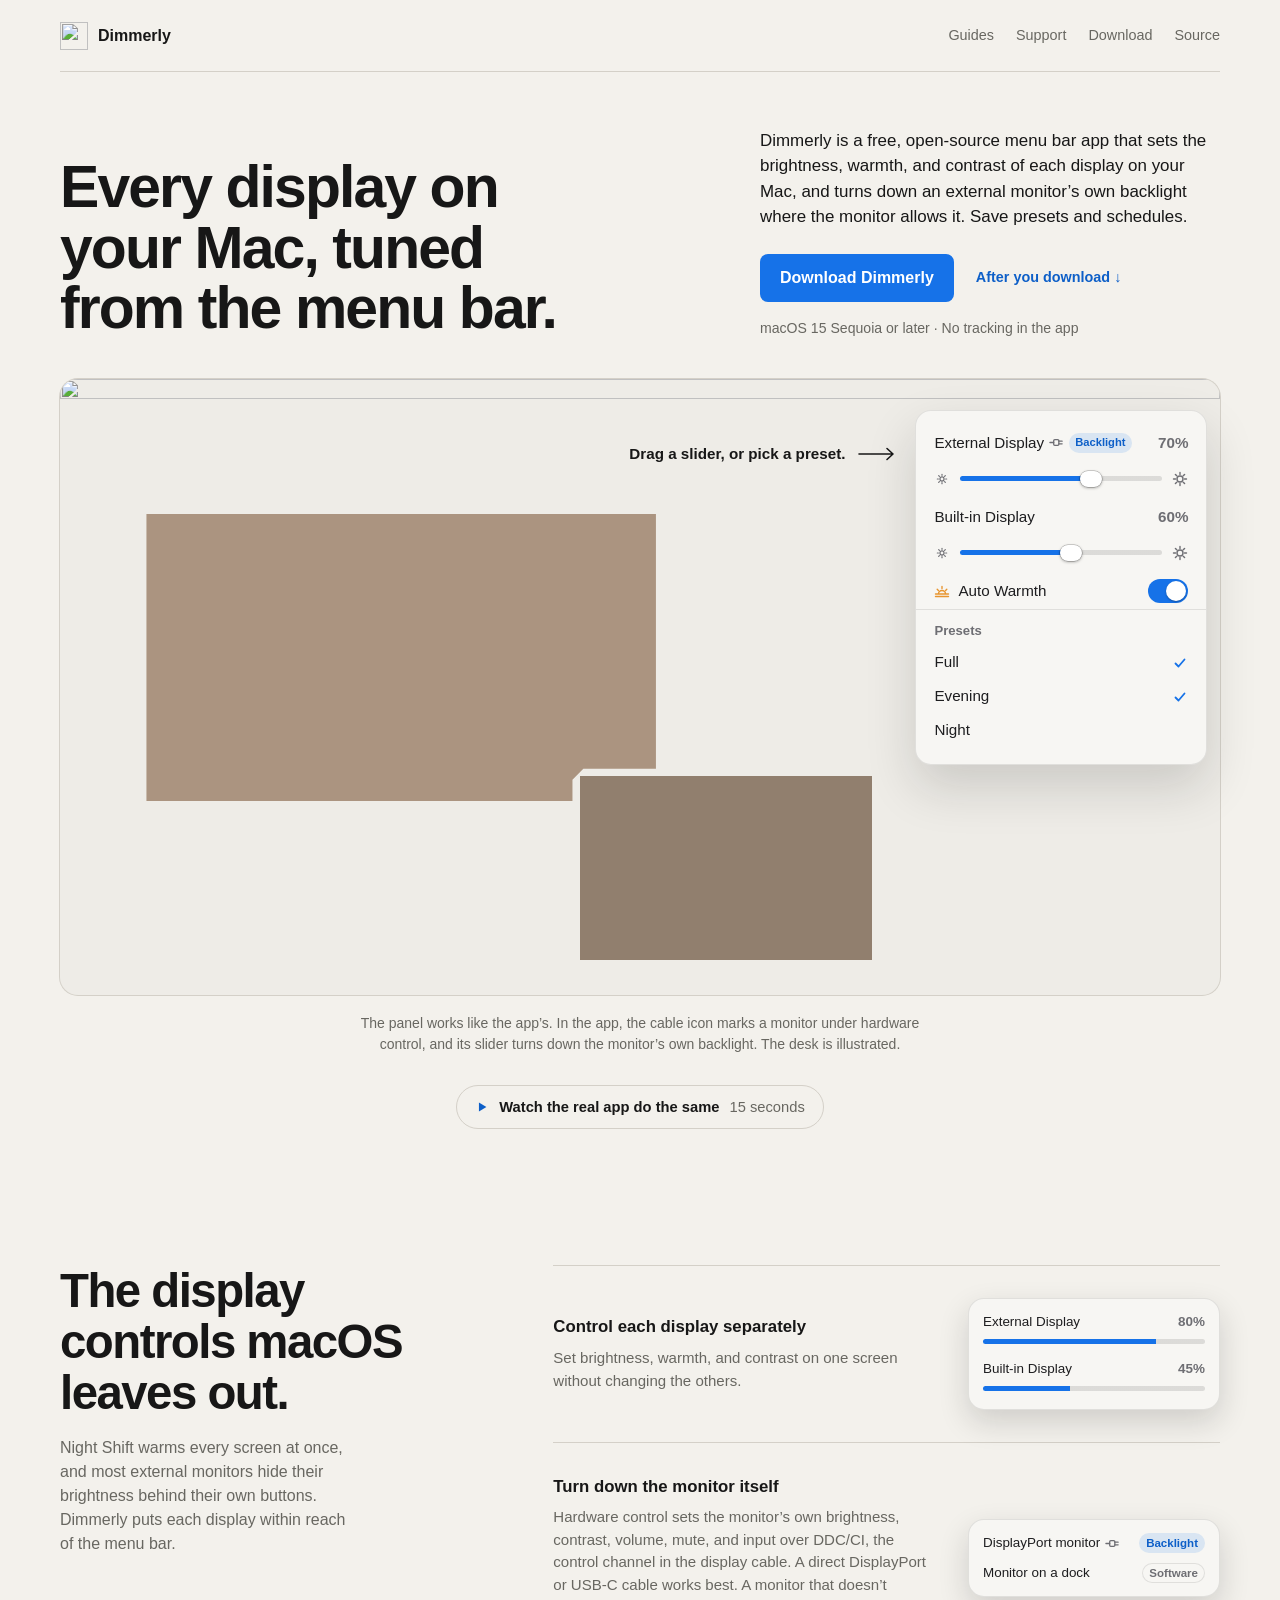
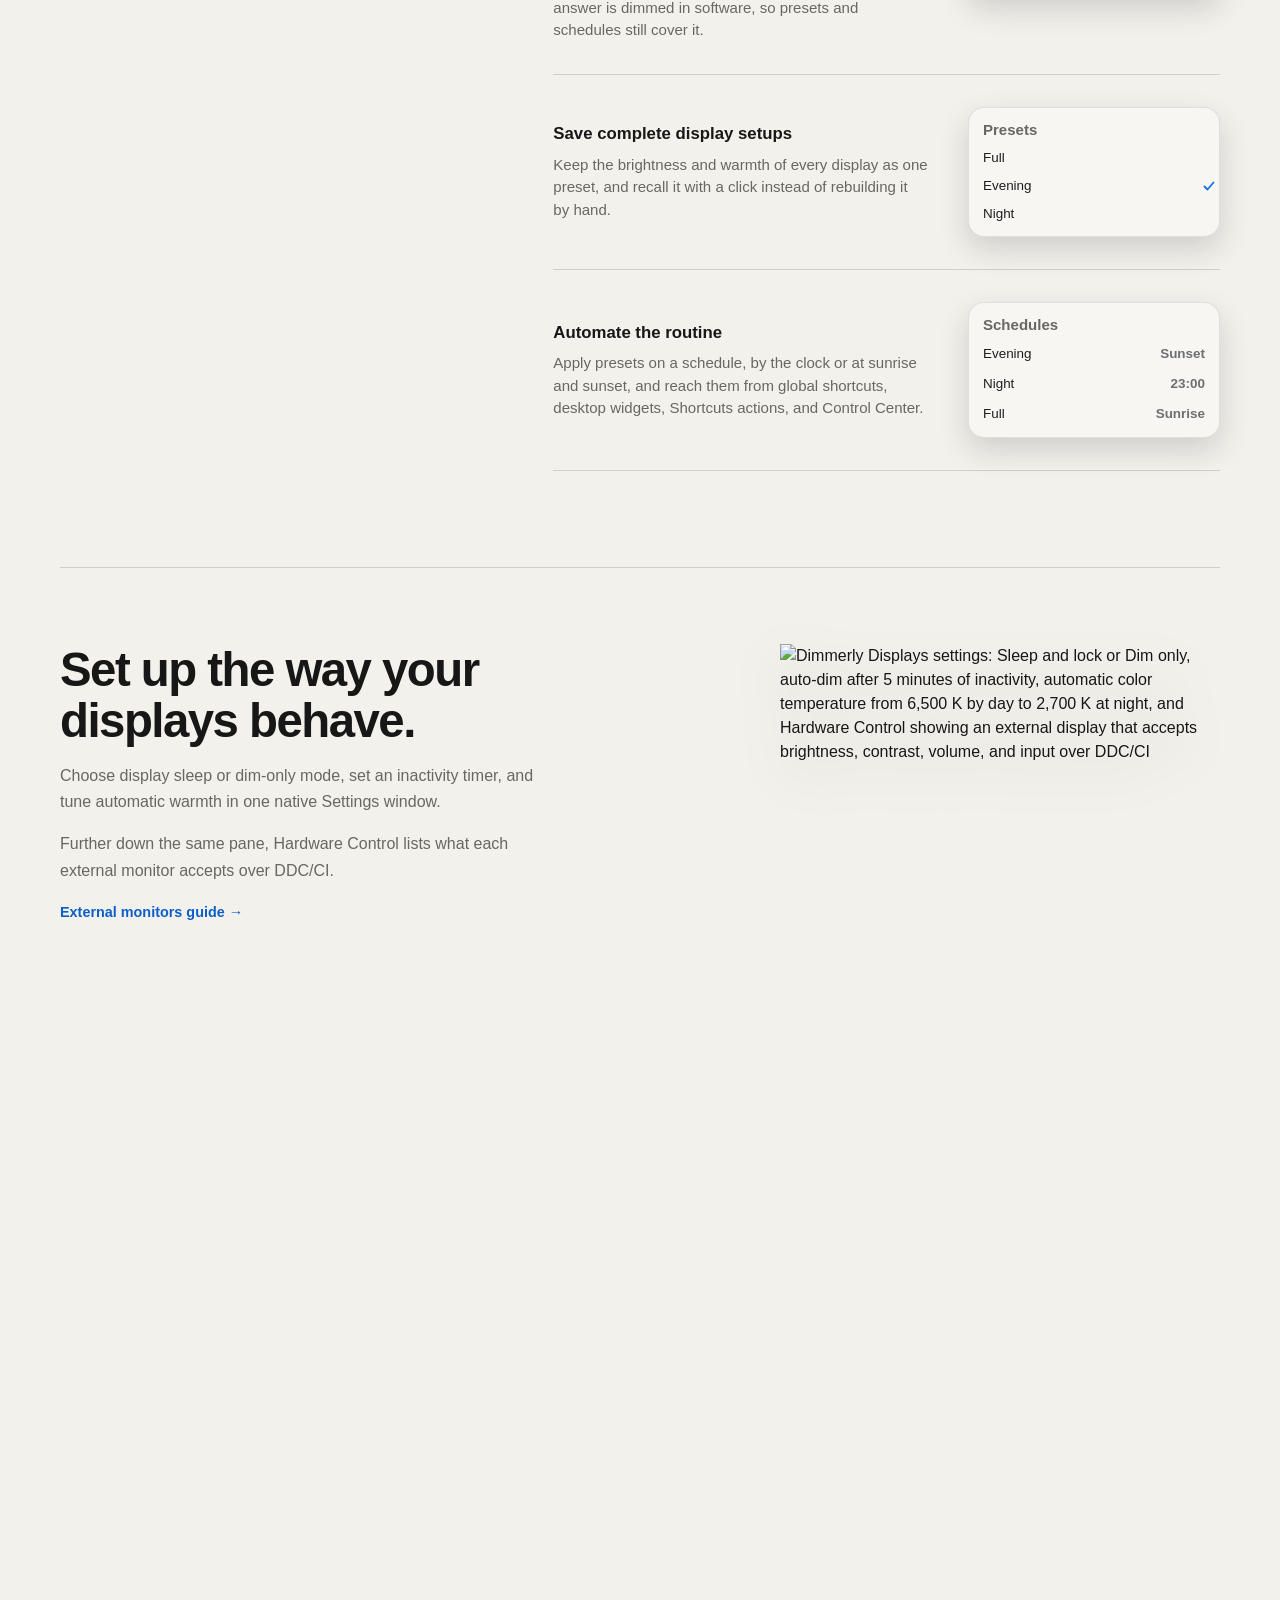
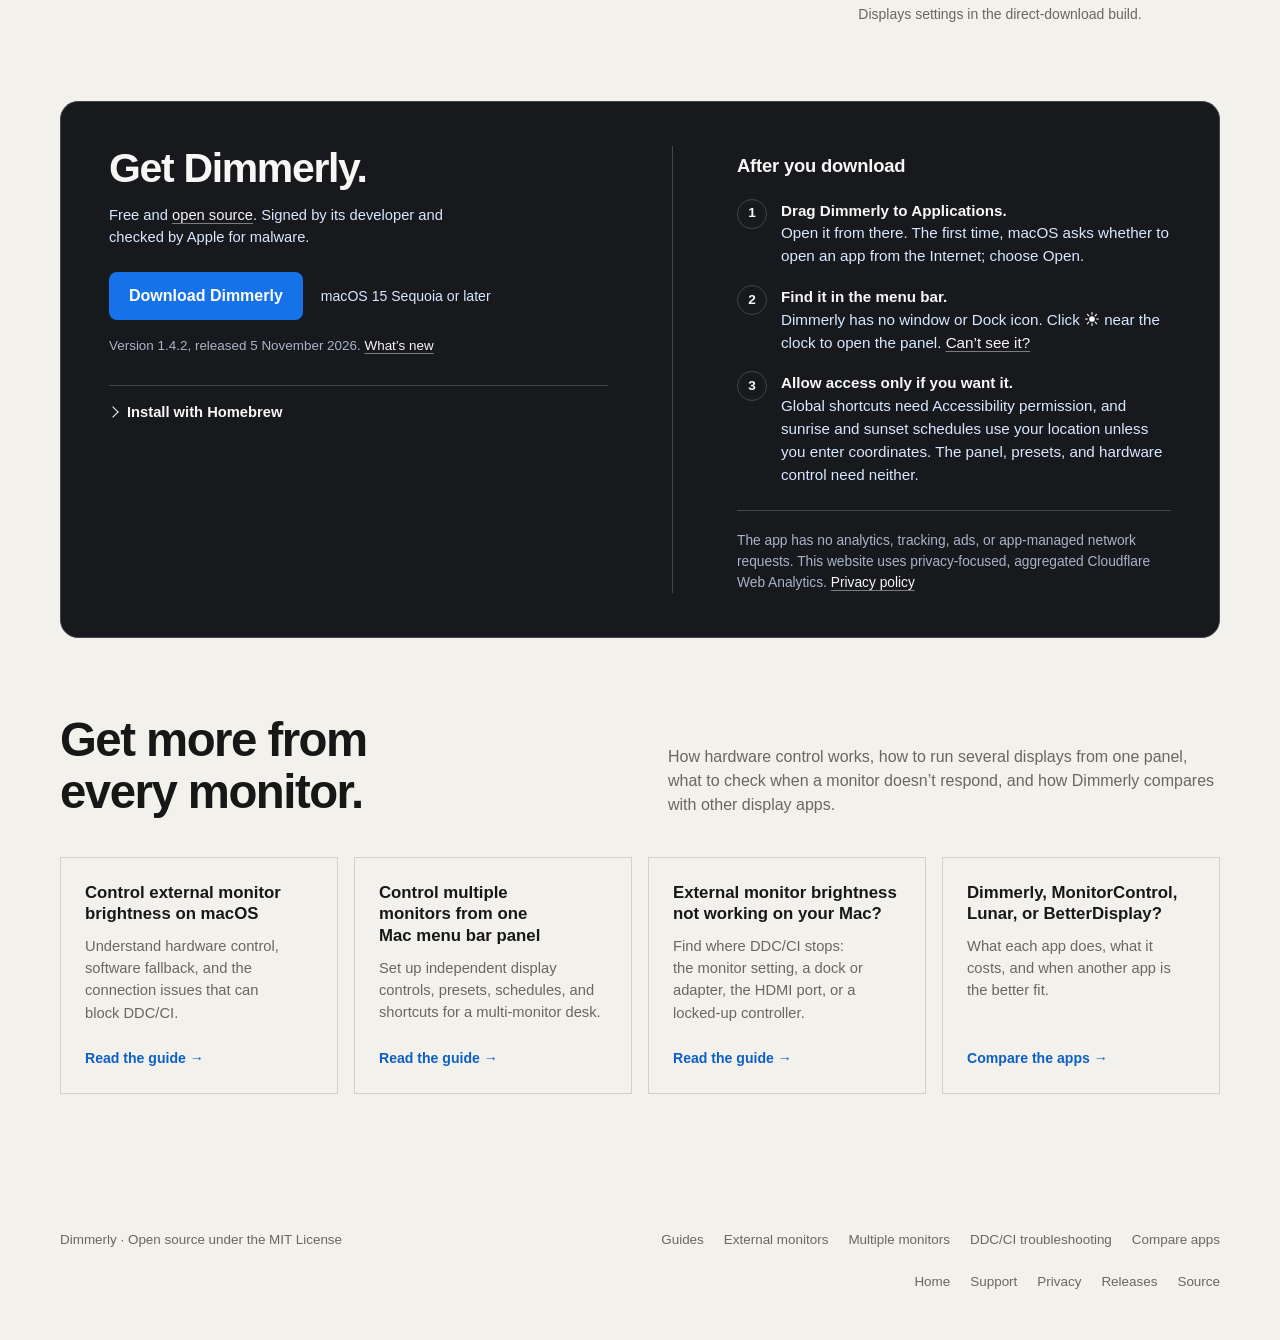
==== documentation/index.html @ 7bcb3ed7 "show the whole Displays settings window and polish touch targets The settings screenshot now include" ====
<!DOCTYPE html>
<html lang="en">
<head>
    <meta charset="UTF-8">
    <meta name="viewport" content="width=device-width, initial-scale=1.0">
    <meta name="description" content="Dimmerly is a free, open-source macOS menu bar app for per-display brightness, warmth, and contrast, with presets, schedules, and DDC/CI monitor controls.">
    <meta name="theme-color" content="#f3f1ec" media="(prefers-color-scheme: light)">
    <meta name="theme-color" content="#151613" media="(prefers-color-scheme: dark)">
    <title>Dimmerly — Menu bar display controls for macOS</title>
    <link rel="canonical" href="https://dimmerly.olujic.in.rs/">
    <link rel="icon" href="assets/dimmerly-icon.png" type="image/png">
    <link rel="apple-touch-icon" href="assets/dimmerly-icon.png">
    <link rel="stylesheet" href="site.css">
    <meta property="og:type" content="website">
    <meta property="og:site_name" content="Dimmerly">
    <meta property="og:locale" content="en_US">
    <meta property="og:title" content="Dimmerly — Menu bar display controls for macOS">
    <meta property="og:description" content="Per-display brightness, warmth, and contrast from the macOS menu bar, with presets, schedules, and DDC/CI hardware controls for external monitors.">
    <meta property="og:url" content="https://dimmerly.olujic.in.rs/">
    <meta property="og:image" content="https://dimmerly.olujic.in.rs/assets/dimmerly-social-preview.jpg">
    <meta property="og:image:width" content="1280">
    <meta property="og:image:height" content="640">
    <meta property="og:image:type" content="image/jpeg">
    <meta property="og:image:alt" content="Dimmerly app icon and menu bar display controls">
    <meta name="twitter:card" content="summary_large_image">
    <meta name="twitter:title" content="Dimmerly — Menu bar display controls for macOS">
    <meta name="twitter:description" content="Per-display brightness, warmth, and contrast from the macOS menu bar, with presets, schedules, and DDC/CI hardware controls for external monitors.">
    <meta name="twitter:image" content="https://dimmerly.olujic.in.rs/assets/dimmerly-social-preview.jpg">
    <meta name="twitter:image:alt" content="Dimmerly app icon and menu bar display controls">
    <script type="application/ld+json">
        {
            "@context": "https://schema.org",
            "@type": "SoftwareApplication",
            "name": "Dimmerly",
            "description": "Per-display brightness, warmth, and contrast from the macOS menu bar, with presets, schedules, and DDC/CI hardware controls for external monitors.",
            "url": "https://dimmerly.olujic.in.rs/",
            "downloadUrl": "https://github.com/olujicz/Dimmerly/releases/latest",
            "sameAs": "https://github.com/olujicz/Dimmerly",
            "applicationCategory": "DesktopEnhancementApplication",
            "operatingSystem": "macOS 15 Sequoia or later",
            "isAccessibleForFree": true,
            "offers": {
                "@type": "Offer",
                "price": 0,
                "priceCurrency": "USD"
            },
            "license": "https://github.com/olujicz/Dimmerly/blob/main/LICENSE"
        }
    </script>
</head>
<body class="page-home">
    <a class="skip-link" href="#main">Skip to content</a>
    <header class="site-header container">
        <a class="brand" href="./" aria-label="Dimmerly home"><img class="brand-icon" src="assets/dimmerly-icon.png" width="28" height="28" alt="">Dimmerly</a>
        <nav class="nav" aria-label="Primary navigation">
            <a href="guides.html">Guides</a>
            <a href="support.html">Support</a>
            <a href="#download">Download</a>
            <a href="https://github.com/olujicz/Dimmerly">Source</a>
        </nav>
    </header>

    <main id="main">
        <section class="hero container" aria-labelledby="hero-title">
            <h1 id="hero-title">Every display on your Mac, tuned from the menu bar.</h1>
            <div class="hero-side">
                <p class="hero-description">Dimmerly is a free, open-source menu bar app that sets the brightness, warmth, and contrast of each display on your Mac, and turns down an external monitor&rsquo;s own backlight where the monitor allows it. Save presets and schedules.</p>
                <div class="actions" data-download="hero">
                    <a class="button" href="https://github.com/olujicz/Dimmerly/releases/latest" data-analytics-event="download_direct">Download Dimmerly</a>
                    <a class="text-link" href="#download-steps">After you download <span aria-hidden="true">&darr;</span></a>
                </div>
                <p class="hero-meta">macOS 15 Sequoia or later · No tracking in the app</p>
            </div>
        </section>

        <!-- The desk from the demo recording, at full brightness, with a working
             copy of the menu bar panel. Each slider dims its own screen the way
             software dimming does, with a dark layer over the lit picture. Without
             JavaScript the sliders and presets stay disabled; Auto Warmth works
             with CSS alone. -->
        <section class="stage-section container" aria-label="Try the Dimmerly panel">
            <figure class="stage" style="--external: 1; --builtin: 1" data-hero-desk>
                <div class="stage-desk">
                    <div class="stage-scene">
                        <picture>
                            <source media="(prefers-color-scheme: dark)" srcset="assets/dimmerly-desk-dark-1280.jpg 1280w, assets/dimmerly-desk-dark-2320.jpg 2320w" sizes="(min-width: 1208px) 1160px, (min-width: 1000px) calc(100vw - 48px), calc(128vw - 41px)">
                            <img src="assets/dimmerly-desk-light-1280.jpg" srcset="assets/dimmerly-desk-light-1280.jpg 1280w, assets/dimmerly-desk-light-2320.jpg 2320w" sizes="(min-width: 1208px) 1160px, (min-width: 1000px) calc(100vw - 48px), calc(128vw - 41px)" width="2320" height="1232" alt="">
                        </picture>
                        <div class="stage-screen" data-screen="external"></div>
                        <div class="stage-screen" data-screen="builtin"></div>
                    </div>
                </div>
                <p class="stage-hint">Drag a slider, or pick a preset.<svg viewBox="0 0 40 16" aria-hidden="true"><path d="M2 8h34M30 2.5 36 8l-6 5.5" /></svg></p>
                <div class="mini-panel" role="group" aria-label="Dimmerly panel, a working demo">
                    <div class="mini-row">
                        <span class="mini-name">External Display<svg class="ui-badge" viewBox="0 0 16 16" aria-hidden="true"><path d="M1 8h4" /><rect x="5" y="5" width="5.5" height="6" rx="1.2" /><path d="M10.5 6.6H14M10.5 9.4H14" /></svg><span class="mini-tag"><span class="visually-hidden">, hardware control: </span>Backlight</span></span>
                        <span class="mini-value"><output for="hero-external" aria-live="off" data-desk-value="external">100%</output></span>
                    </div>
                    <div class="mini-slider">
                        <svg class="mini-sun-small" viewBox="0 0 16 16" aria-hidden="true"><circle cx="8" cy="8" r="2.4" /><path d="M8 2.5v1.2M8 12.3v1.2M2.5 8h1.2M12.3 8h1.2M4.1 4.1l.85.85M11.05 11.05l.85.85M4.1 11.9l.85-.85M11.05 4.95l.85-.85" /></svg>
                        <input id="hero-external" type="range" min="10" max="100" step="1" value="100" disabled aria-label="External Display brightness" aria-valuetext="100%" style="--fill: 1" data-desk-slider="external">
                        <svg viewBox="0 0 16 16" aria-hidden="true"><circle cx="8" cy="8" r="3" /><path d="M8 1.5v2M8 12.5v2M1.5 8h2M12.5 8h2M3.4 3.4l1.4 1.4M11.2 11.2l1.4 1.4M3.4 12.6l1.4-1.4M11.2 4.8l1.4-1.4" /></svg>
                    </div>
                    <div class="mini-row">
                        <span class="mini-name">Built-in Display</span>
                        <span class="mini-value"><output for="hero-builtin" aria-live="off" data-desk-value="builtin">100%</output></span>
                    </div>
                    <div class="mini-slider">
                        <svg class="mini-sun-small" viewBox="0 0 16 16" aria-hidden="true"><circle cx="8" cy="8" r="2.4" /><path d="M8 2.5v1.2M8 12.3v1.2M2.5 8h1.2M12.3 8h1.2M4.1 4.1l.85.85M11.05 11.05l.85.85M4.1 11.9l.85-.85M11.05 4.95l.85-.85" /></svg>
                        <input id="hero-builtin" type="range" min="10" max="100" step="1" value="100" disabled aria-label="Built-in Display brightness" aria-valuetext="100%" style="--fill: 1" data-desk-slider="builtin">
                        <svg viewBox="0 0 16 16" aria-hidden="true"><circle cx="8" cy="8" r="3" /><path d="M8 1.5v2M8 12.5v2M1.5 8h2M12.5 8h2M3.4 3.4l1.4 1.4M11.2 11.2l1.4 1.4M3.4 12.6l1.4-1.4M11.2 4.8l1.4-1.4" /></svg>
                    </div>
                    <label class="mini-row mini-warmth">
                        <span class="mini-name">
                            <svg class="mini-sunrise" viewBox="0 0 16 16" aria-hidden="true"><path d="M4.5 11a3.5 3.5 0 0 1 7 0M1.5 11h13M1.5 13.5h13M8 3.5v2M3.2 6.2l1.2 1.2M12.8 6.2l-1.2 1.2" /></svg>
                            Auto Warmth
                        </span>
                        <input class="mini-switch" type="checkbox" role="switch" data-desk-warmth>
                    </label>
                    <div class="mini-section">
                        <p class="mini-heading" id="hero-presets">Presets</p>
                        <ul class="mini-presets" aria-labelledby="hero-presets">
                            <li><button class="mini-preset" type="button" disabled aria-pressed="true" data-preset="100 100 off">Full<svg class="mini-check" viewBox="0 0 16 16" aria-hidden="true"><path d="M3.5 8.5 6.5 11.5 12.5 4.5" /></svg></button></li>
                            <li><button class="mini-preset" type="button" disabled aria-pressed="false" data-preset="70 60 on">Evening<svg class="mini-check" viewBox="0 0 16 16" aria-hidden="true"><path d="M3.5 8.5 6.5 11.5 12.5 4.5" /></svg></button></li>
                            <li><button class="mini-preset" type="button" disabled aria-pressed="false" data-preset="30 20 on">Night<svg class="mini-check" viewBox="0 0 16 16" aria-hidden="true"><path d="M3.5 8.5 6.5 11.5 12.5 4.5" /></svg></button></li>
                        </ul>
                        <span class="visually-hidden" role="status" data-desk-status></span>
                    </div>
                </div>
                <figcaption class="stage-caption">The panel works like the app&rsquo;s<noscript> once JavaScript is on</noscript>. In the app, the cable icon marks a monitor under hardware control, and its slider turns down the monitor&rsquo;s own backlight. The desk is illustrated.</figcaption>
            </figure>

            <!-- The recording replays what the panel above already does, so it
                 waits behind a disclosure as proof that the panel is the real
                 one. site.js loads and plays it only once the disclosure opens. -->
            <details class="demo">
                <summary><svg class="demo-play" viewBox="0 0 16 16" aria-hidden="true"><path d="M4.5 2.8v10.4L13 8Z" /></svg>Watch the real app do the same <span class="demo-length">15 seconds</span></summary>
                <div class="demo-frame">
                    <video class="demo-video" src="assets/dimmerly-demo-light.mp4" poster="assets/dimmerly-demo-light-poster.jpg" width="1280" height="800" controls muted loop playsinline preload="none" data-light-src="assets/dimmerly-demo-light.mp4" data-light-poster="assets/dimmerly-demo-light-poster.jpg" data-dark-src="assets/dimmerly-demo-dark.mp4" data-dark-poster="assets/dimmerly-demo-dark-poster.jpg" aria-describedby="demo-description"></video>
                </div>
                <p id="demo-description" class="demo-description">A screen recording of Dimmerly over the same desk: it dims the external display, warms both screens, then sets the whole desk with one preset.</p>
            </details>
        </section>

        <section class="benefits container" aria-labelledby="benefits-title">
            <div class="benefits-heading">
                <h2 id="benefits-title">The display controls macOS leaves out.</h2>
                <p>Night Shift warms every screen at once, and most external monitors hide their brightness behind their own buttons. Dimmerly puts each display within reach of the menu bar.</p>
            </div>
            <!-- Each benefit carries a piece of the menu bar panel, redrawn with
                 example values. The pieces are pictures, hidden from screen
                 readers; the text beside them says the same thing. -->
            <div class="benefit-list">
                <article class="benefit">
                    <div class="benefit-text">
                        <h3>Control each display separately</h3>
                        <p>Set brightness, warmth, and contrast on one screen without changing the others.</p>
                    </div>
                    <div class="mini-panel benefit-sample" aria-hidden="true">
                        <div class="mini-row"><span class="mini-name">External Display</span><span class="mini-value">80%</span></div>
                        <div class="mini-meter" style="--fill: 0.78"></div>
                        <div class="mini-row"><span class="mini-name">Built-in Display</span><span class="mini-value">45%</span></div>
                        <div class="mini-meter" style="--fill: 0.39"></div>
                    </div>
                </article>
                <article class="benefit">
                    <div class="benefit-text">
                        <h3>Turn down the monitor itself</h3>
                        <p>Hardware control sets the monitor&rsquo;s own brightness, contrast, volume, mute, and input over DDC/CI, the control channel in the display cable. A direct DisplayPort or USB-C cable works best. A monitor that doesn&rsquo;t answer is dimmed in software, so presets and schedules still cover it.</p>
                    </div>
                    <div class="mini-panel benefit-sample" aria-hidden="true">
                        <div class="mini-row"><span class="mini-name">DisplayPort monitor<svg class="ui-badge" viewBox="0 0 16 16"><path d="M1 8h4" /><rect x="5" y="5" width="5.5" height="6" rx="1.2" /><path d="M10.5 6.6H14M10.5 9.4H14" /></svg></span><span class="mini-tag">Backlight</span></div>
                        <div class="mini-row"><span class="mini-name">Monitor on a dock</span><span class="mini-tag is-software">Software</span></div>
                    </div>
                </article>
                <article class="benefit">
                    <div class="benefit-text">
                        <h3>Save complete display setups</h3>
                        <p>Keep the brightness and warmth of every display as one preset, and recall it with a click instead of rebuilding it by hand.</p>
                    </div>
                    <div class="mini-panel benefit-sample" aria-hidden="true">
                        <p class="mini-heading">Presets</p>
                        <div class="mini-preset">Full</div>
                        <div class="mini-preset is-applied">Evening<svg class="mini-check" viewBox="0 0 16 16"><path d="M3.5 8.5 6.5 11.5 12.5 4.5" /></svg></div>
                        <div class="mini-preset">Night</div>
                    </div>
                </article>
                <article class="benefit">
                    <div class="benefit-text">
                        <h3>Automate the routine</h3>
                        <p>Apply presets on a schedule, by the clock or at sunrise and sunset, and reach them from global shortcuts, desktop widgets, Shortcuts actions, and Control Center.</p>
                    </div>
                    <div class="mini-panel benefit-sample" aria-hidden="true">
                        <p class="mini-heading">Schedules</p>
                        <div class="mini-row"><span class="mini-name">Evening</span><span class="mini-value">Sunset</span></div>
                        <div class="mini-row"><span class="mini-name">Night</span><span class="mini-value">23:00</span></div>
                        <div class="mini-row"><span class="mini-name">Full</span><span class="mini-value">Sunrise</span></div>
                    </div>
                </article>
            </div>
        </section>

        <section class="settings-showcase container" aria-labelledby="settings-title">
            <div class="settings-copy">
                <h2 id="settings-title">Set up the way your displays behave.</h2>
                <p>Choose display sleep or dim-only mode, set an inactivity timer, and tune automatic warmth in one native Settings window.</p>
                <p>Further down the same pane, Hardware Control lists what each external monitor accepts over DDC/CI.</p>
                <a class="text-link" href="external-monitor-brightness.html">External monitors guide <span aria-hidden="true">→</span></a>
            </div>
            <figure class="settings-figure">
                <picture>
                    <source media="(prefers-color-scheme: dark)" srcset="assets/dimmerly-settings-dark.png">
                    <img class="settings-screenshot" src="assets/dimmerly-settings-light.png" width="1040" height="2226" loading="lazy" decoding="async" alt="Dimmerly Displays settings: Sleep and lock or Dim only, auto-dim after 5 minutes of inactivity, automatic color temperature from 6,500 K by day to 2,700 K at night, and Hardware Control showing an external display that accepts brightness, contrast, volume, and input over DDC/CI">
                </picture>
                <figcaption>Displays settings in the direct-download build.</figcaption>
            </figure>
        </section>

        <section id="download" class="install container" aria-labelledby="install-title">
            <div class="install-get">
                <h2 id="install-title">Get Dimmerly.</h2>
                <p class="install-note">Free and <a href="https://github.com/olujicz/Dimmerly">open source</a>. Signed by its developer and checked by Apple for malware.</p>
                <div class="install-actions" data-download="install">
                    <a class="button" href="https://github.com/olujicz/Dimmerly/releases/latest" data-analytics-event="download_direct">Download Dimmerly</a>
                    <span class="requirement">macOS 15 Sequoia or later</span>
                </div>
                <!-- The Pages workflow rewrites this whole line from the latest
                     published release, so it never lags behind the Download
                     button. Keep it on one line with id="whats-new". -->
                <p id="whats-new" class="install-version">Version 1.4.2, released <time datetime="2026-11-05">5 November 2026</time>. <a href="https://github.com/olujicz/Dimmerly/blob/main/CHANGELOG.md#142---2026-11-05" data-analytics-event="view_releases">What’s new</a></p>
                <details class="install-brew">
                    <summary>Install with Homebrew</summary>
                    <div class="code-block" role="group" aria-label="Homebrew installation commands" data-analytics-event="view_homebrew_install">
                        <pre tabindex="0"><code>brew tap olujicz/dimmerly
brew install --cask dimmerly</code></pre>
                    </div>
                    <p class="install-updates">Updates are manual: run <code>brew upgrade --cask dimmerly</code>, or download the new DMG from <a href="https://github.com/olujicz/Dimmerly/releases" data-analytics-event="view_releases">Releases</a> and replace the app.</p>
                </details>
            </div>
            <div class="install-steps">
                <h3 id="download-steps">After you download</h3>
                <ol class="steps">
                    <li><strong>Drag Dimmerly to Applications.</strong> Open it from there. The first time, macOS asks whether to open an app from the Internet; choose Open.</li>
                    <li><strong>Find it in the menu bar.</strong> Dimmerly has no window or Dock icon. Click <svg class="menu-icon" viewBox="0 0 36 36" role="img" aria-label="the sun icon"><circle cx="18" cy="18" r="6.4" /><path d="M18 3.4v4.2M28.3 7.7l-3 3M32.6 18h-4.2M28.3 28.3l-3-3M18 32.6v-4.2M7.7 28.3l3-3M3.4 18h4.2M7.7 7.7l3 3" /></svg> near the clock to open the panel. <a href="support.html#menu-bar-icon">Can&rsquo;t see it?</a></li>
                    <li><strong>Allow access only if you want it.</strong> Global shortcuts need Accessibility permission, and sunrise and sunset schedules use your location unless you enter coordinates. The panel, presets, and hardware control need neither.</li>
                </ol>
                <p class="install-privacy">The app has no analytics, tracking, ads, or app-managed network requests. This website uses privacy-focused, aggregated Cloudflare Web Analytics. <a href="privacy-policy.html">Privacy policy</a></p>
            </div>
        </section>

        <section class="guides container" aria-labelledby="guides-title">
            <div class="guides-heading">
                <h2 id="guides-title">Get more from every monitor.</h2>
                <p>How hardware control works, how to run several displays from one panel, what to check when a monitor doesn&rsquo;t respond, and how Dimmerly compares with other display apps.</p>
            </div>
            <div class="guide-list">
                <a class="guide-card" href="external-monitor-brightness.html" aria-labelledby="card-external-monitor-brightness" aria-describedby="card-external-monitor-brightness-text">
                    <h3 id="card-external-monitor-brightness">Control external monitor brightness on macOS</h3>
                    <p id="card-external-monitor-brightness-text">Understand hardware control, software fallback, and the connection issues that can block DDC/CI.</p>
                    <span class="guide-arrow">Read the guide <span aria-hidden="true">→</span></span>
                </a>
                <a class="guide-card" href="multi-monitor-control.html" aria-labelledby="card-multi-monitor-control" aria-describedby="card-multi-monitor-control-text">
                    <h3 id="card-multi-monitor-control">Control multiple monitors from one Mac menu bar panel</h3>
                    <p id="card-multi-monitor-control-text">Set up independent display controls, presets, schedules, and shortcuts for a multi-monitor desk.</p>
                    <span class="guide-arrow">Read the guide <span aria-hidden="true">→</span></span>
                </a>
                <a class="guide-card" href="ddc-ci-not-working.html" aria-labelledby="card-ddc-ci-not-working" aria-describedby="card-ddc-ci-not-working-text">
                    <h3 id="card-ddc-ci-not-working">External monitor brightness not working on your Mac?</h3>
                    <p id="card-ddc-ci-not-working-text">Find where DDC/CI stops: the monitor setting, a dock or adapter, the HDMI port, or a <span class="nowrap">locked-up</span> controller.</p>
                    <span class="guide-arrow">Read the guide <span aria-hidden="true">→</span></span>
                </a>
                <a class="guide-card" href="compare-mac-display-apps.html" aria-labelledby="card-compare-mac-display-apps" aria-describedby="card-compare-mac-display-apps-text">
                    <h3 id="card-compare-mac-display-apps">Dimmerly, MonitorControl, Lunar, or BetterDisplay?</h3>
                    <p id="card-compare-mac-display-apps-text">What each app does, what it costs, and when another app is the better fit.</p>
                    <span class="guide-arrow">Compare the apps <span aria-hidden="true">→</span></span>
                </a>
            </div>
        </section>
    </main>

    <footer class="footer container">
        <span>Dimmerly · Open source under the MIT License</span>
        <div class="footer-links">
            <div class="footer-group">
                <a href="guides.html">Guides</a>
                <a href="external-monitor-brightness.html">External monitors</a>
                <a href="multi-monitor-control.html">Multiple monitors</a>
                <a href="ddc-ci-not-working.html">DDC/CI troubleshooting</a>
                <a href="compare-mac-display-apps.html">Compare apps</a>
            </div>
            <div class="footer-group">
                <a href="./" aria-current="page">Home</a>
                <a href="support.html">Support</a>
                <a href="privacy-policy.html">Privacy</a>
                <a href="https://github.com/olujicz/Dimmerly/releases" data-analytics-event="view_releases">Releases</a>
                <a href="https://github.com/olujicz/Dimmerly">Source</a>
            </div>
        </div>
    </footer>
    <script src="site.js" defer></script>
    <!-- Cloudflare Web Analytics --><script type="module" src="https://static.cloudflareinsights.com/beacon.min.js" data-cf-beacon='{"token": "__CLOUDFLARE_WEB_ANALYTICS_TOKEN__"}'></script><!-- End Cloudflare Web Analytics -->
</body>
</html>
---- documentation/site.css ----
/* Dimmerly site styles.
   One stylesheet for every page. Page-specific rules are scoped to the body
   class: .page-home, .page-guide, .page-doc. */

:root {
    color-scheme: light dark;
    --paper: #f3f1ec;
    --ink: #171717;
    --muted: #686761;
    --line: #d4d0c8;
    /* The edge shadow that says a table scrolls sideways. */
    --scroll-shadow: rgb(0 0 0 / 22%);
    --blue: #1672e8;
    --blue-dark: #0d5fc8;
    --button-text: #fff;
    --panel: #eceae4;
    --console: #17191d;
    --console-ink: #f7f7f5;
    --console-text: #d8e8ff;
    --console-line: #42464d;
    /* Quieter text on the graphite card: facts to check, not reasons to act. */
    --console-muted: color-mix(in srgb, var(--console-text) 75%, var(--console));
    --panel-shadow: rgb(23 23 23 / 16%);
    /* Header and footer share one width on every page, so the logo and
       navigation never move between pages. Only the main column changes. */
    --site: 1160px;
    --container: 820px;
    --gutter: 48px;
    /* About 75 characters a line in the system font. The ch unit measures the
       wide digit zero in SF, so it overshoots. */
    --measure: 35rem;
}

.page-home { --container: 1160px; }

@media (prefers-color-scheme: dark) {
    :root {
        --paper: #151613;
        --ink: #f2f0ea;
        --muted: #aaa8a1;
        --line: #373832;
        --scroll-shadow: rgb(255 255 255 / 20%);
        --blue: #6daaff;
        --blue-dark: #91c0ff;
        --button-text: #0b1726;
        --panel: #1d1e1a;
        --console: #0d0f12;
        --panel-shadow: rgb(0 0 0 / 38%);
    }
}

* { box-sizing: border-box; }

body {
    margin: 0;
    color: var(--ink);
    background: var(--paper);
    font-family: -apple-system, BlinkMacSystemFont, "SF Pro Text", "Helvetica Neue", sans-serif;
    line-height: 1.6;
    -webkit-font-smoothing: antialiased;
}

.page-home { line-height: 1.5; }

a {
    color: var(--blue-dark);
    transition: color 0.15s ease;
}

/* Text wrapping, site-wide. Everything stays left-aligned and ragged right;
   nothing is justified, because browsers hyphenate too unreliably to keep
   justified lines from opening wide gaps between words.
   - Headings, table labels, and centered captions are short, so balance
     evens out their lines.
   - Running text uses pretty, which keeps a lone word off the last line
     and smooths the right edge.
   - Long words and URLs may break rather than push past a narrow screen. */
body { overflow-wrap: break-word; }

h1,
h2,
h3,
h4,
th,
.summary-item strong { text-wrap: balance; }

p,
li,
dd,
td,
figcaption { text-wrap: pretty; }

.skip-link {
    position: absolute;
    left: 8px;
    top: -56px;
    z-index: 10;
    padding: 10px 16px;
    border-radius: 8px;
    background: var(--blue);
    color: var(--button-text);
    font-weight: 650;
    text-decoration: none;
    transition: top 0.15s ease;
}

.skip-link:focus { top: 8px; }

::selection {
    background: var(--blue);
    color: var(--button-text);
}

:focus-visible {
    outline: 3px solid var(--blue);
    outline-offset: 3px;
}

.visually-hidden {
    position: absolute;
    width: 1px;
    height: 1px;
    overflow: hidden;
    clip-path: inset(50%);
    white-space: nowrap;
}

/* Keeps a hyphenated word on one line, e.g. "multi-display". */
.nowrap { white-space: nowrap; }

.container {
    width: min(var(--container), calc(100% - var(--gutter)));
    margin: 0 auto;
}

.site-header,
.footer { --container: var(--site); }

/* Header and navigation */

.site-header {
    display: flex;
    align-items: center;
    justify-content: space-between;
    gap: 16px;
    min-height: 72px;
    border-bottom: 1px solid var(--line);
}

.brand {
    display: inline-flex;
    align-items: center;
    gap: 10px;
    min-height: 44px;
    color: var(--ink);
    font-size: 1rem;
    font-weight: 700;
    text-decoration: none;
}

.brand-icon {
    width: 28px;
    height: 28px;
}

.nav {
    display: flex;
    flex-wrap: wrap;
    justify-content: flex-end;
    gap: 4px 22px;
    font-size: 0.9rem;
}

.nav a,
.footer a {
    color: var(--muted);
    text-decoration: none;
}

.nav a {
    display: inline-flex;
    align-items: center;
    min-height: 44px;
}

.nav a[aria-current] { color: var(--ink); }

.footer a {
    display: inline-flex;
    align-items: center;
    min-height: 32px;
}

.nav a:hover,
.footer a:hover {
    color: var(--ink);
    text-decoration: underline;
    text-underline-offset: 4px;
}

/* Footer */

.footer {
    display: flex;
    flex-wrap: wrap;
    justify-content: space-between;
    gap: 20px;
    padding: 34px 0 42px;
    color: var(--muted);
    font-size: 0.84rem;
}

.page-guide .footer,
.page-doc .footer {
    margin-top: 48px;
    padding-top: 24px;
    border-top: 1px solid var(--line);
}

/* Two short groups instead of one long row: the guides, then everything
   else. Each wraps on its own. */
.footer > span { line-height: 32px; }

.footer-links {
    display: flex;
    flex-direction: column;
    align-items: flex-end;
    gap: 10px;
}

.footer-group {
    display: flex;
    flex-wrap: wrap;
    justify-content: flex-end;
    gap: 0 20px;
}

/* Shared controls */

.button {
    display: inline-flex;
    align-items: center;
    justify-content: center;
    min-height: 48px;
    padding: 0 20px;
    border: 0;
    border-radius: 8px;
    background: var(--blue);
    color: var(--button-text);
    font-family: inherit;
    font-size: 1rem;
    font-weight: 650;
    text-decoration: none;
    cursor: pointer;
    transition: background-color 0.15s ease;
}

.button:hover { background: var(--blue-dark); }

.text-link {
    padding: 8px 0;
    color: var(--blue-dark);
    font-size: 0.9rem;
    font-weight: 650;
    text-decoration: none;
}

.text-link:hover {
    text-decoration: underline;
    text-underline-offset: 4px;
}

.email-support-button {
    border: 0;
    background: transparent;
    font-family: inherit;
    cursor: pointer;
}

/* Code blocks */

.code-block {
    position: relative;
    max-width: 720px;
}

.code-block pre {
    overflow-x: auto;
    margin: 0;
    padding: 18px 20px;
    background: var(--console);
    color: var(--console-text);
    font: 0.92rem/1.8 ui-monospace, SFMono-Regular, Menlo, Monaco, Consolas, monospace;
}

.copy-button {
    position: absolute;
    top: 10px;
    right: 10px;
    min-height: 32px;
    padding: 0 12px;
    border: 1px solid var(--console-line);
    border-radius: 6px;
    background: transparent;
    color: var(--console-text);
    font-family: inherit;
    font-size: 0.78rem;
    font-weight: 650;
    cursor: pointer;
    transition: background-color 0.15s ease, border-color 0.15s ease;
}

.copy-button:hover {
    border-color: var(--console-text);
    background: rgb(255 255 255 / 10%);
}

/* Home page */

.hero {
    display: grid;
    grid-template-columns: minmax(0, 7fr) minmax(0, 5fr);
    gap: 28px 56px;
    align-items: end;
    padding: 56px 0 40px;
}

.page-home h1 {
    margin: 0;
    font-size: clamp(2.5rem, 4.6vw, 4.1rem);
    font-weight: 720;
    line-height: 1.03;
    letter-spacing: -0.032em;
}

.hero-description {
    max-width: 34rem;
    margin: 0;
    font-size: 1.06rem;
}

.actions {
    display: flex;
    flex-wrap: wrap;
    align-items: center;
    gap: 12px 22px;
    margin-top: 24px;
}

.hero-meta,
.requirement {
    color: var(--muted);
    font-size: 0.88rem;
}

.hero-meta { margin: 16px 0 0; }

/* Set by site.js after a click on a download button. */
.download-status:not(:empty) {
    margin: 12px 0 0;
    font-size: 0.9rem;
}

.download-status a { color: inherit; }

/* Hero stage: the desk from the demo recording, with a working copy of the
   menu bar panel. Each slider sets --external or --builtin on the figure, and
   each screen dims the way software dimming does, with a dark layer over the
   lit picture. The panel component itself (.mini-*) is shared with the 404
   page. */
.stage-section { padding-bottom: 64px; }

.stage {
    position: relative;
    margin: 0;
}

.stage-desk {
    position: relative;
    overflow: hidden;
    border-radius: 18px;
    background: #eeece7;
    box-shadow: 0 0 0 1px var(--line);
}

.stage-scene { position: relative; }

.stage-desk img {
    display: block;
    width: 100%;
    height: auto;
}

/* With the panel below the desk, the empty right side where it hangs on
   wide screens is cropped away, so the displays are larger. The scene and
   its screen layers scale together. */
@media (max-width: 999px) {
    .stage-scene { width: 128%; }
}

/* The screen rectangles of the 2560 x 1360 desk, from the demo compositor's
   layout (scripts/demo/ComposeDemo.swift). The laptop stands in front of
   the monitor, so the monitor's layers skip the corner the laptop covers. */
.stage-screen {
    position: absolute;
    pointer-events: none;
}

.stage-screen[data-screen="external"] {
    --level: var(--external);
    left: 7.539%;
    top: 22.059%;
    width: 43.75%;
    height: 46.324%;
    /* The cut-out's corner follows the laptop's rounded corner. */
    clip-path: polygon(-1px -1px, calc(100% + 1px) -1px, calc(100% + 1px) 89.05%, 85.89% 89.05%, 83.75% 92.86%, 83.75% calc(100% + 1px), -1px calc(100% + 1px));
}

.stage-screen[data-screen="builtin"] {
    --level: var(--builtin);
    left: 44.922%;
    top: 64.706%;
    width: 25%;
    height: 29.412%;
}

/* Warmth tints the picture; the dark layer on top stands in for gamma dimming.
   Both reach a pixel into the bezel, so no lit seam shows at the glass edge. */
.stage-screen::before,
.stage-screen::after {
    content: "";
    position: absolute;
    inset: -1px;
}

.stage-screen::before {
    background: #ffa257;
    mix-blend-mode: multiply;
    opacity: 0;
    transition: opacity 0.8s cubic-bezier(0.16, 1, 0.3, 1);
}

.stage:has(.mini-switch:checked) .stage-screen::before { opacity: 0.34; }

.stage-screen::after {
    background: #050506;
    /* Gamma dimming scales the encoded colour, like black at this opacity. */
    opacity: calc(1 - var(--level));
}

.stage-hint {
    display: flex;
    align-items: center;
    justify-content: center;
    gap: 12px;
    margin: 22px 0 0;
    color: var(--ink);
    font-size: 0.95rem;
    font-weight: 600;
}

.stage-hint svg {
    display: none;
    width: 40px;
    height: 16px;
    fill: none;
    stroke: currentColor;
    stroke-width: 1.6;
    stroke-linecap: round;
    stroke-linejoin: round;
}

.stage .mini-panel {
    position: relative;
    z-index: 1;
    width: min(100%, 360px);
    margin: 16px auto 0;
}

.stage-caption {
    max-width: var(--measure);
    margin: 18px auto 0;
    color: var(--muted);
    font-size: 0.875rem;
    text-align: center;
    text-wrap: balance;
}

/* Wide enough to hang the panel from the menu bar, under the Dimmerly icon
   at 86.33% across the desk, as macOS places it. The panel shifts left
   rather than run off the edge. */
@media (min-width: 1000px) {
    .stage {
        /* Room for "External Display", its cable icon, and the Backlight
           label on one line beside the value. */
        --panel-width: 292px;
        --panel-left: min(calc(86.33% - var(--panel-width) / 2), calc(100% - var(--panel-width) - 8px));
    }

    .stage .mini-panel {
        position: absolute;
        top: 4.6%;
        left: var(--panel-left);
        width: var(--panel-width);
        margin: 0;
    }

    .stage-hint {
        position: absolute;
        top: 9.5%;
        right: calc(100% - var(--panel-left) + 18px);
        margin: 0;
    }

    .stage-hint svg { display: block; }
}

@media (prefers-color-scheme: dark) {
    .stage-desk { background: #1e232b; }
}

/* The demo recording, behind a disclosure under the hero desk. It is a
   1280x800 scene with its own captions, so it opens at the full container
   width; narrower, the panel's text in it gets too small. The frame's
   background matches each video's backdrop, so nothing flashes before the
   poster loads, and its border holds the darker page edge in dark mode. */
.demo { margin-top: 30px; }

.demo summary {
    display: flex;
    align-items: center;
    justify-content: center;
    gap: 10px;
    width: fit-content;
    min-height: 44px;
    margin: 0 auto;
    padding: 0 18px;
    border: 1px solid var(--line);
    border-radius: 999px;
    color: var(--ink);
    font-size: 0.92rem;
    font-weight: 600;
    list-style: none;
    cursor: pointer;
    transition: border-color 0.15s ease, background-color 0.15s ease;
}

.demo summary::-webkit-details-marker { display: none; }

.demo summary:hover {
    border-color: var(--blue);
    background: color-mix(in srgb, var(--blue) 7%, transparent);
}

.demo-play {
    width: 14px;
    height: 14px;
    fill: var(--blue-dark);
    transition: transform 0.25s cubic-bezier(0.16, 1, 0.3, 1);
}

/* Open, the triangle points down at the recording, like a disclosure. */
.demo[open] .demo-play { transform: rotate(90deg); }

.demo-length {
    color: var(--muted);
    font-weight: 500;
}

.demo[open] .demo-frame { margin-top: 24px; }

.demo-frame {
    position: relative;
    overflow: hidden;
    aspect-ratio: 16 / 10;
    border: 1px solid var(--line);
    border-radius: 18px;
    background: #f3f1ec;
}

.demo-video {
    display: block;
    width: 100%;
    height: 100%;
}

/* Added by site.js. Bottom right is the one corner the video leaves empty. */
.demo-toggle {
    position: absolute;
    right: 14px;
    bottom: 14px;
    min-width: 76px;
    padding: 7px 16px;
    border: 1px solid rgb(23 23 23 / 14%);
    border-radius: 999px;
    color: #171717;
    background: rgb(255 255 255 / 78%);
    backdrop-filter: blur(12px);
    -webkit-backdrop-filter: blur(12px);
    font: 600 13px/1.2 -apple-system, BlinkMacSystemFont, "SF Pro Text", "Helvetica Neue", sans-serif;
    cursor: pointer;
}

.demo-toggle:hover { background: rgb(255 255 255 / 92%); }

.demo-description {
    max-width: 720px;
    margin: 18px auto 0;
    color: var(--muted);
    font-size: 0.875rem;
    text-align: center;
    text-wrap: balance;
}

@media (prefers-color-scheme: dark) {
    .demo-frame { background: #1e252e; }

    .demo-toggle {
        border-color: rgb(255 255 255 / 16%);
        color: #f2f0ea;
        background: rgb(23 26 31 / 72%);
    }

    .demo-toggle:hover { background: rgb(23 26 31 / 88%); }
}

/* images/image2-light.png and image2.png are 1040-pixel 2x captures of the
   whole Displays pane, light and dark, from scripts/screenshots.sh. They are
   shown at up to 440 points, so Retina screens scale them down, never up. The
   window is tall, so the copy beside it stays in view while it scrolls past. */
.settings-showcase {
    display: grid;
    grid-template-columns: minmax(0, 1fr) minmax(0, 440px);
    gap: 80px;
    align-items: start;
    padding-top: 76px;
    padding-bottom: 76px;
    border-top: 1px solid var(--line);
}

.settings-copy {
    position: sticky;
    top: 40px;
    max-width: 30rem;
}

.settings-copy p {
    color: var(--muted);
    line-height: 1.65;
}

.settings-figure { margin: 0; }

.settings-screenshot {
    display: block;
    width: 100%;
    height: auto;
    filter: drop-shadow(0 18px 26px var(--panel-shadow));
}

.settings-figure figcaption {
    margin-top: 18px;
    color: var(--muted);
    font-size: 0.875rem;
    text-align: center;
    text-wrap: balance;
}

@media (min-width: 701px) and (max-width: 860px) {
    .settings-showcase {
        grid-template-columns: minmax(0, 1fr) minmax(0, 340px);
        gap: 48px;
    }
}

@media (max-width: 700px) {
    .settings-showcase {
        grid-template-columns: minmax(0, 1fr);
        gap: 32px;
        padding-top: 48px;
        padding-bottom: 48px;
    }

    /* Stacked above the window, the copy scrolls away with the page. */
    .settings-copy { position: static; }

    .settings-figure {
        width: min(100%, 440px);
        margin-inline: auto;
    }
}

.install {
    display: grid;
    grid-template-columns: minmax(0, 1fr) minmax(0, 1fr);
    gap: 48px 64px;
    margin-bottom: 76px;
    padding: 44px 48px;
    /* The border keeps the block's shape readable in dark mode. */
    border: 1px solid var(--console-line);
    border-radius: 18px;
    background: var(--console);
    color: var(--console-ink);
    scroll-margin-top: 24px;
}

.page-home h2 {
    margin: 0;
    font-size: clamp(1.9rem, 3.7vw, 3rem);
    line-height: 1.08;
    letter-spacing: -0.032em;
}

.page-home .install h2 { font-size: clamp(1.7rem, 3.2vw, 2.6rem); }

.install-note {
    max-width: 380px;
    margin: 14px 0 0;
    color: var(--console-text);
    font-size: 0.92rem;
}

.install-actions {
    display: flex;
    flex-wrap: wrap;
    align-items: center;
    gap: 12px 18px;
    margin-top: 24px;
}

.install .requirement,
.install .download-status { color: var(--console-text); }

/* Quieter than the notes: a fact to check, not a reason to download. */
.install-version {
    margin: 12px 0 0;
    color: var(--console-muted);
    font-size: 0.84rem;
}

/* On a phone, site.js turns the DMG button into this link beside "Send to
   your Mac". On the dark card it needs an underline to read as a link. */
.install .text-link {
    color: var(--console-ink);
    text-decoration: underline;
    text-decoration-thickness: 1px;
    text-decoration-color: color-mix(in srgb, currentColor 45%, transparent);
    text-underline-offset: 4px;
}

/* Homebrew, the second way in, folded away below the button so the card
   leads with one choice. The commands and the update note open together. */
.install-brew {
    margin-top: 28px;
    border-top: 1px solid var(--console-line);
}

.install-brew summary {
    display: flex;
    align-items: center;
    gap: 10px;
    min-height: 44px;
    padding-top: 8px;
    color: var(--console-ink);
    font-size: 0.92rem;
    font-weight: 650;
    list-style: none;
    cursor: pointer;
}

.install-brew summary::-webkit-details-marker { display: none; }

.install-brew summary::before {
    content: "";
    width: 7px;
    height: 7px;
    border-right: 1.5px solid currentColor;
    border-bottom: 1.5px solid currentColor;
    transform: rotate(-45deg);
    transition: transform 0.2s cubic-bezier(0.16, 1, 0.3, 1);
}

.install-brew[open] summary::before { transform: rotate(45deg); }

.install-brew[open] .code-block { margin-top: 4px; }

.install .code-block { max-width: none; }

.install .code-block pre {
    padding: 10px 96px 0 0;
    background: transparent;
}

.install .copy-button {
    top: 6px;
    right: 0;
}

.install-steps {
    padding-left: 64px;
    border-left: 1px solid var(--console-line);
}

.install-steps h3 {
    margin: 6px 0 20px;
    font-size: 1.15rem;
    letter-spacing: -0.01em;
    scroll-margin-top: 24px;
}

.steps {
    max-width: var(--measure);
    margin: 0;
    padding: 0;
    counter-reset: step;
    list-style: none;
}

.steps li {
    position: relative;
    margin: 0 0 18px;
    padding-left: 44px;
    color: var(--console-text);
    font-size: 0.95rem;
    counter-increment: step;
}

.steps li::before {
    content: counter(step);
    position: absolute;
    top: -1px;
    left: 0;
    display: grid;
    place-items: center;
    width: 28px;
    height: 28px;
    border: 1px solid var(--console-line);
    border-radius: 50%;
    color: var(--console-ink);
    font-size: 0.85rem;
    font-weight: 650;
    font-variant-numeric: tabular-nums;
}

.steps strong {
    display: block;
    color: var(--console-ink);
    font-weight: 650;
}

.install-note a,
.install-version a,
.install-updates a,
.install-steps a {
    color: var(--console-ink);
    text-decoration-thickness: 1px;
    text-decoration-color: color-mix(in srgb, currentColor 45%, transparent);
    text-underline-offset: 3px;
}

.menu-icon {
    display: inline-block;
    width: 1.05em;
    height: 1.05em;
    vertical-align: -0.16em;
}

/* On the dark install card the icon matches the bright step titles; on the
   support page it takes the text colour. */
.install .menu-icon { color: var(--console-ink); }

.menu-icon circle { fill: currentColor; }

.menu-icon path {
    fill: none;
    stroke: currentColor;
    stroke-width: 2.6;
    stroke-linecap: round;
}

.install-updates {
    margin: 12px 0 0;
    color: var(--console-text);
    font-size: 0.88rem;
}

/* What the app and the site collect, closing the steps. */
.install-privacy {
    max-width: var(--measure);
    margin: 24px 0 0;
    padding-top: 20px;
    border-top: 1px solid var(--console-line);
    color: var(--console-muted);
    font-size: 0.86rem;
}

.install code {
    font: 0.86em ui-monospace, SFMono-Regular, Menlo, monospace;
    color: var(--console-ink);
}

@media (prefers-color-scheme: dark) {
    /* A step lighter than the page, so the block reads as a surface. */
    .install { background: #202226; }
}

.benefits {
    display: grid;
    grid-template-columns: repeat(12, 1fr);
    gap: 24px;
    padding: 72px 0 96px;
}

/* The heading stays beside the list while it scrolls past. */
.benefits-heading {
    grid-column: 1 / span 4;
    position: sticky;
    top: 40px;
    align-self: start;
}

.benefits-heading p {
    max-width: 300px;
    margin: 18px 0 0;
    color: var(--muted);
}

.benefit-list {
    grid-column: 6 / -1;
    border-top: 1px solid var(--line);
}

.benefit {
    display: grid;
    grid-template-columns: minmax(0, 1fr) 252px;
    gap: 20px 40px;
    align-items: center;
    padding: 32px 0;
    border-bottom: 1px solid var(--line);
}

.benefit h3,
.benefit p { margin: 0; }

.benefit h3 {
    font-size: 1.05rem;
    line-height: 1.4;
}

.benefit p {
    margin-top: 8px;
    color: var(--muted);
    font-size: 0.94rem;
}

/* A piece of the menu bar panel beside each benefit, redrawn with example
   values. Smaller than the hero's working panel and never interactive. The
   doubled class outranks the shared .mini-panel rules further down. */
.mini-panel.benefit-sample {
    margin: 0;
    padding: 8px 0;
    box-shadow: 0 12px 30px var(--panel-shadow);
    font-size: 0.84rem;
}

.benefit-sample .mini-row {
    min-height: 30px;
    padding: 0 14px;
}

.benefit-sample .mini-heading { margin: 4px 14px 4px; }

.benefit-sample .mini-preset {
    min-height: 28px;
    margin: 0 6px;
    padding: 0 8px;
    cursor: default;
}

.benefit-sample .is-applied .mini-check { visibility: visible; }

/* A still slider: the filled part of the track, without a thumb. */
.mini-meter {
    height: 5px;
    margin: 2px 14px 10px;
    border-radius: 3px;
    background: linear-gradient(to right, var(--blue) calc(var(--fill) * 100%), var(--mini-track) 0);
}

/* Reading for later, after the download card: the heading and its summary
   share a row, and the four guides run across. */
.guides { padding: 0 0 96px; }

.guides-heading {
    display: grid;
    grid-template-columns: minmax(0, 1fr) minmax(0, 1fr);
    gap: 18px 56px;
    align-items: end;
    margin-bottom: 40px;
}

.guides-heading p {
    max-width: var(--measure);
    margin: 0;
    color: var(--muted);
}

.guide-list {
    display: grid;
    grid-template-columns: repeat(4, minmax(0, 1fr));
    gap: 16px;
}

.guide-card {
    display: flex;
    flex-direction: column;
    padding: 24px;
    border: 1px solid var(--line);
    color: var(--ink);
    text-decoration: none;
    transition: border-color 0.15s ease, background-color 0.15s ease;
}

.guide-card:hover {
    border-color: var(--blue);
    background: color-mix(in srgb, var(--blue) 7%, transparent);
}

.guide-card h3,
.guide-card-title {
    margin: 0 0 10px;
    font-size: 1.05rem;
    line-height: 1.3;
}

.guide-card p {
    margin: 0;
    color: var(--muted);
    font-size: 0.92rem;
}

.guide-arrow {
    margin-top: auto;
    padding-top: 24px;
    color: var(--blue-dark);
    font-size: 0.88rem;
    font-weight: 650;
}

/* Guide pages */

.guide-main { padding: 70px 0 76px; }

/* Where a guide sits: a link back to the guides index. */
.breadcrumb ol {
    display: flex;
    flex-wrap: wrap;
    gap: 0 8px;
    margin: 0 0 18px;
    padding: 0;
    color: var(--muted);
    font-size: 0.9rem;
    list-style: none;
}

.breadcrumb li + li::before {
    content: "/";
    margin-right: 8px;
    color: var(--line);
}

.page-guide main nav.breadcrumb a {
    color: var(--muted);
    text-decoration: none;
}

.page-guide main nav.breadcrumb a:hover {
    color: var(--ink);
    text-decoration: underline;
}

/* Guides, support, privacy, and the 404 share one heading scale. */
.page-guide h1,
.page-doc h1 {
    max-width: 760px;
    margin: 0;
    font-size: clamp(2.25rem, 5vw, 3.4rem);
    font-weight: 720;
    line-height: 1.05;
    letter-spacing: -0.032em;
}

.lead {
    max-width: 680px;
    margin: 24px 0 0;
    color: var(--muted);
    font-size: clamp(1.08rem, 2vw, 1.28rem);
}

/* A strip of facts between two rules, not a row of boxes: the guide cards
   are boxes, and these aren't links. */
.guide-summary {
    display: grid;
    grid-template-columns: repeat(3, 1fr);
    margin-top: 48px;
    border-block: 1px solid var(--line);
}

.summary-item { padding: 20px 20px 20px 0; }

.summary-item + .summary-item {
    padding-left: 20px;
    border-left: 1px solid var(--line);
}

.summary-item span,
.summary-item strong { display: block; }

.summary-item span {
    margin-bottom: 8px;
    color: var(--muted);
    font-size: 0.82rem;
}

.summary-item strong {
    font-size: 1rem;
    line-height: 1.35;
}

.guide-index { margin-top: 48px; }

.guide-section { padding: 66px 0 26px; }

.guide-section:last-child { padding-bottom: 0; }

/* The rule between sections is as wide as the text, so lines and text end
   together; tables still take the full width. */
.guide-section + .guide-section {
    background: linear-gradient(var(--line), var(--line)) top left / min(100%, var(--measure)) 1px no-repeat;
}

.guide-section h2,
.page-doc h2 {
    margin: 0 0 16px;
    font-size: clamp(1.5rem, 3vw, 2rem);
    line-height: 1.15;
    letter-spacing: -0.028em;
}

.guide-section h3,
.page-doc h3 {
    margin: 30px 0 8px;
    font-size: 1.08rem;
    line-height: 1.35;
}

.guide-section p,
.guide-section li {
    max-width: var(--measure);
    margin: 0 0 14px;
    font-size: 1rem;
}

.guide-section ul,
.guide-section ol {
    max-width: var(--measure);
    margin: 0 0 16px;
    padding-left: 24px;
}

.guide-section li { padding-left: 4px; }

.guide-section .code-block { margin: 22px 0; }

.note {
    max-width: var(--measure);
    margin-top: 24px;
    padding: 20px 24px;
    border: 1px solid var(--line);
    border-radius: 12px;
    background: var(--panel);
}

.note p:last-child { margin-bottom: 0; }

/* Focusable (tabindex in the markup) so keyboard users can scroll it in
   Safari, which doesn't focus scroll containers on its own. */
.comparison-wrap {
    overflow-x: auto;
    margin: 24px 0 22px;
    /* A shadow at the right edge while there is more table to scroll to.
       The paper-coloured cover scrolls with the content and hides the shadow
       once the end is reached. */
    background:
        linear-gradient(to left, var(--paper) 30%, transparent) right / 32px 100% no-repeat local,
        radial-gradient(farthest-side at 100% 50%, var(--scroll-shadow), transparent) right / 14px 100% no-repeat scroll;
}

.comparison {
    width: 100%;
    min-width: 580px;
    border-collapse: collapse;
    font-size: 0.94rem;
}

.comparison th,
.comparison td {
    padding: 14px 16px;
    border: 1px solid var(--line);
    text-align: left;
    vertical-align: top;
}

.comparison th {
    background: var(--panel);
    font-weight: 650;
}

.comparison th:first-child,
.comparison td:first-child { width: 42%; }

/* Five columns need room for the app names, so the label column shrinks. */
.comparison-apps { min-width: 760px; font-size: 0.88rem; }

.comparison-apps th:first-child,
.comparison-apps td:first-child { width: 22%; }

/* The row labels stay in view while the other apps scroll past. Borders on
   sticky cells scroll away in a collapsed table, so an inset shadow draws
   the label column's right edge. */
.comparison-apps tbody th,
.comparison-apps thead th:first-child {
    position: sticky;
    left: 0;
    z-index: 1;
    box-shadow: inset -1px 0 0 var(--line);
}

.comparison-apps thead th:nth-child(2),
.comparison-apps tbody td:nth-child(2) {
    background: color-mix(in srgb, var(--blue) 7%, var(--paper));
}

/* Guides: display rows redrawn from the menu bar panel, so the reader sees
   the cable icon the text talks about. */
.ui-sample {
    max-width: 360px;
    margin: 26px 0 30px;
}

.ui-sample .mini-panel {
    margin: 0;
    padding: 6px 0;
    box-shadow: 0 12px 30px var(--panel-shadow);
}

.ui-sample .mini-name { gap: 6px; }

.ui-sample .mini-name > svg:first-child {
    width: 12px;
    height: 12px;
    color: var(--mini-panel-muted);
}

/* The cable icon after a display's name: under hardware control. */
.mini-panel .ui-badge {
    width: 15px;
    height: 15px;
    margin-left: 2px;
    color: var(--mini-panel-muted);
}

/* The website's own label beside the cable icon, which the app shows
   without words: what the slider turns down. */
.mini-tag {
    padding: 2px 7px;
    border-radius: 999px;
    background: color-mix(in srgb, var(--blue) 13%, transparent);
    color: var(--blue-dark);
    font-size: 0.72rem;
    font-weight: 650;
    line-height: 1.4;
    white-space: nowrap;
}

/* A labelled row keeps the name, icon, and label on one line. */
.mini-row:has(.mini-tag) .mini-name {
    gap: 5px;
    white-space: nowrap;
}

.mini-row:has(.mini-tag) .ui-badge { margin-left: 0; }

.stage .mini-tag {
    padding: 2px 6px;
    font-size: 0.7rem;
}

/* Outlined rather than filled, so the muted text keeps its contrast on the
   panel itself. */
.mini-tag.is-software {
    background: transparent;
    box-shadow: inset 0 0 0 1px var(--mini-panel-line);
    color: var(--mini-panel-muted);
}

.ui-trail {
    display: inline-flex;
    align-items: center;
    gap: 12px;
}

.ui-sample .ui-moon {
    width: 13px;
    height: 13px;
    color: var(--mini-panel-muted);
}

.ui-sample figcaption {
    margin-top: 14px;
    color: var(--muted);
    font-size: 0.88rem;
    line-height: 1.5;
}

/* The status icons from Settings › Displays › Hardware Control. */
.status-line {
    display: flex;
    gap: 9px;
    align-items: flex-start;
}

.status-icon {
    width: 16px;
    height: 16px;
    flex: none;
    margin-top: 0.15em;
    fill: none;
    stroke: var(--muted);
    stroke-width: 1.4;
    stroke-linecap: round;
    stroke-linejoin: round;
}

.status-icon.is-ok circle {
    fill: #28a745;
    stroke: none;
}

.status-icon.is-ok path {
    stroke: #fff;
    stroke-width: 1.7;
}

@media (prefers-color-scheme: dark) {
    .status-icon.is-ok circle { fill: #30d158; }
    .status-icon.is-ok path { stroke: #0b1a10; }
}

.guide-actions {
    display: flex;
    flex-wrap: wrap;
    align-items: center;
    gap: 18px 24px;
    margin-top: 34px;
}

/* Support, privacy, and other text pages */

/* Short pages such as the 404 keep the footer at the bottom of the window. */
.page-doc {
    display: flex;
    flex-direction: column;
    min-height: 100vh;
}

.page-doc main {
    flex: 1;
    padding: 70px 0 24px;
}

.page-doc .tagline,
.page-doc .last-updated {
    max-width: 680px;
    margin: 20px 0 40px;
    color: var(--muted);
}

.tagline { font-size: clamp(1.08rem, 2vw, 1.28rem); }

.last-updated { font-size: 0.9rem; }

.page-doc h2 { margin-top: 64px; }

/* The support index sits right under the build box, so it needs less room. */
.page-doc nav h2 { margin-top: 48px; }

.page-doc p,
.page-doc li {
    max-width: var(--measure);
    margin: 0 0 12px;
    font-size: 1rem;
}

.page-doc ul,
.page-doc ol {
    margin: 0 0 12px;
    padding-left: 24px;
}

.contact-box {
    max-width: calc(var(--measure) + 50px);
    margin-top: 24px;
    padding: 20px 24px;
    border: 1px solid var(--line);
    border-radius: 12px;
    background: var(--panel);
}

.contact-box p:last-child,
.contact-box ul:last-child { margin-bottom: 0; }

.doc-actions {
    display: flex;
    flex-wrap: wrap;
    align-items: center;
    gap: 18px 24px;
    margin-top: 32px;
}

/* Links inside running text stay underlined, so they don't rely on color
   alone (WCAG 1.4.1). Buttons, text links, and cards carry their own cues. */

.page-guide main a:not(.button, .text-link, .guide-card),
.page-doc main a:not(.button, .text-link, .guide-card) {
    text-decoration-line: underline;
    text-decoration-thickness: 1px;
    text-decoration-color: color-mix(in srgb, currentColor 45%, transparent);
    text-underline-offset: 3px;
}

.page-guide main a:not(.button, .text-link, .guide-card):hover,
.page-doc main a:not(.button, .text-link, .guide-card):hover {
    text-decoration-color: currentColor;
}

/* Support page: which build you have, and where each answer is. */
.build-list {
    display: grid;
    gap: 10px;
    margin: 14px 0 0;
}

.build-list dt { font-weight: 650; }

.build-list dd {
    margin: 0;
    color: var(--muted);
}

/* The answers in three small groups, so no list is longer than three. */
.support-index {
    display: grid;
    grid-template-columns: repeat(auto-fit, minmax(200px, 1fr));
    gap: 20px 32px;
    max-width: 760px;
}

.page-doc .support-index-title {
    margin: 0 0 4px;
    color: var(--muted);
    font-size: 0.84rem;
    font-weight: 650;
}

.page-doc .support-index ul {
    margin: 0;
    padding-left: 0;
    list-style: none;
}

.page-doc .support-index li { margin: 0; }

/* Tall enough to tap: 36px rows instead of a 19px line of text. */
.page-doc main .support-index a {
    display: inline-flex;
    align-items: center;
    min-height: 36px;
    text-decoration-line: none;
}

.page-doc main .support-index a:hover { text-decoration-line: underline; }

.page-doc :not(pre) > code,
.guide-section :not(pre) > code {
    padding: 0.1em 0.3em;
    border-radius: 4px;
    background: var(--panel);
    font: 0.88em ui-monospace, SFMono-Regular, Menlo, monospace;
    overflow-wrap: anywhere;
}

.guide-section h2[id],
.page-doc h2[id],
.page-doc h3[id],
.page-doc h3 span[id] { scroll-margin-top: 24px; }

/* Shown by site.js only while the app table is wider than its box. */
.scroll-hint {
    margin: 0 0 10px;
    color: var(--muted);
    font-size: 0.84rem;
}

/* 404 page: a copy of the app's menu bar panel. Its slider sets --level on
   <main>, and the illustrated screen dims the way software dimming does, with
   a dark layer over a lit picture. */

.page-404 { --container: 960px; }

/* The panel copy shared by the home page hero, the 404 page, and the
   redrawn display rows in the guides. */
.page-404,
.page-home,
.page-guide {
    --mini-panel: #f7f6f3;
    --mini-panel-line: rgb(23 23 23 / 10%);
    --mini-panel-ink: #1d1d1f;
    --mini-panel-muted: #6e6e73;
    --mini-track: rgb(23 23 23 / 12%);
    --mini-switch-edge: rgb(23 23 23 / 50%);
    --mini-hover: rgb(23 23 23 / 6%);
}

@media (prefers-color-scheme: dark) {
    .page-404,
    .page-home,
    .page-guide {
        --mini-panel: #30343b;
        --mini-panel-line: rgb(255 255 255 / 10%);
        --mini-panel-ink: #f2f2f4;
        --mini-panel-muted: #a3a6ad;
        --mini-track: rgb(255 255 255 / 16%);
        --mini-switch-edge: rgb(255 255 255 / 45%);
        --mini-hover: rgb(255 255 255 / 8%);
    }
}

.lost {
    display: grid;
    grid-template-columns: minmax(0, 1fr) 340px;
    gap: 56px;
    align-items: start;
    padding-top: 24px;
}

.page-404 .tagline { max-width: 440px; margin-bottom: 40px; }

.lost-display {
    max-width: 420px;
    margin: 0;
}

.lost-screen {
    position: relative;
    display: grid;
    place-content: center;
    gap: 4px;
    aspect-ratio: 16 / 10;
    overflow: hidden;
    border: 10px solid #1b1c1f;
    border-radius: 14px;
    background: linear-gradient(160deg, #fdfcf8, #e9eef6);
    box-shadow: 0 0 0 1px var(--line), 0 18px 40px var(--panel-shadow);
    text-align: center;
}

/* Warmth tints the picture; the dark layer on top stands in for gamma dimming. */
.lost-screen::before,
.lost-screen::after {
    content: "";
    position: absolute;
    inset: 0;
    pointer-events: none;
    transition: opacity 0.3s ease;
}

.lost-screen::before {
    background: #ff9d4d;
    mix-blend-mode: multiply;
    opacity: 0;
}

.lost:has(.mini-switch:checked) .lost-screen::before { opacity: 0.38; }

.lost-screen::after {
    background: #050506;
    opacity: calc((1 - var(--level)) * 0.94);
    transition-duration: 0.08s;
}

.lost-code {
    color: #171717;
    font-size: clamp(4rem, 11vw, 6.5rem);
    font-weight: 760;
    line-height: 1;
    letter-spacing: -0.04em;
}

.lost-caption {
    color: #686761;
    font: 0.78rem/1.5 ui-monospace, SFMono-Regular, Menlo, monospace;
    letter-spacing: 0.04em;
    text-transform: uppercase;
}

.lost-stand {
    width: 22%;
    height: 34px;
    margin: 0 auto;
    background: linear-gradient(#2a2b2f, #1b1c1f);
    clip-path: polygon(18% 0, 82% 0, 100% 100%, 0 100%);
}

.mini-panel {
    margin-top: 40px;
    padding: 14px 0 6px;
    border: 1px solid var(--mini-panel-line);
    border-radius: 16px;
    background: var(--mini-panel);
    box-shadow: 0 22px 50px var(--panel-shadow);
    color: var(--mini-panel-ink);
    font-size: 0.95rem;
    line-height: 1.35;
}

.mini-panel svg {
    width: 16px;
    height: 16px;
    flex: none;
    fill: none;
    stroke: currentColor;
    stroke-width: 1.4;
    stroke-linecap: round;
    stroke-linejoin: round;
}

.mini-row {
    display: flex;
    align-items: center;
    justify-content: space-between;
    gap: 12px;
    min-height: 36px;
    padding: 0 18px;
}

.mini-name {
    display: inline-flex;
    align-items: center;
    gap: 8px;
}

.mini-value {
    color: var(--mini-panel-muted);
    font-variant-numeric: tabular-nums;
    font-weight: 600;
}

.mini-slider {
    display: flex;
    align-items: center;
    gap: 10px;
    padding: 4px 18px 6px;
    color: var(--mini-panel-muted);
}

.mini-sun-small { transform: scale(0.85); }

/* --fill runs from 0 at the slider's minimum to 1 at its maximum. Like the
   app, the sliders stop at 10%. */
.mini-slider input {
    flex: 1;
    min-width: 0;
    height: 28px;
    margin: 0;
    background: transparent;
    appearance: none;
    cursor: pointer;
}

.mini-slider input::-webkit-slider-runnable-track {
    height: 5px;
    border-radius: 3px;
    background: linear-gradient(to right, var(--blue) calc(var(--fill) * 100%), var(--mini-track) 0);
}

.mini-slider input::-moz-range-track {
    height: 5px;
    border-radius: 3px;
    background: linear-gradient(to right, var(--blue) calc(var(--fill) * 100%), var(--mini-track) 0);
}

.mini-slider input::-webkit-slider-thumb {
    width: 22px;
    height: 16px;
    margin-top: -5.5px;
    border: 0;
    border-radius: 8px;
    background: #fff;
    /* The ring keeps the white thumb visible on the light panel. */
    box-shadow: 0 0 0 0.5px rgb(0 0 0 / 30%), 0 1px 3px rgb(0 0 0 / 35%);
    appearance: none;
}

.mini-slider input::-moz-range-thumb {
    width: 22px;
    height: 16px;
    border: 0;
    border-radius: 8px;
    background: #fff;
    box-shadow: 0 0 0 0.5px rgb(0 0 0 / 30%), 0 1px 3px rgb(0 0 0 / 35%);
}

.mini-sunrise { color: #e8952f; }

.mini-warmth { cursor: pointer; }

.mini-switch {
    position: relative;
    width: 40px;
    height: 24px;
    margin: 0;
    border-radius: 12px;
    background: var(--mini-track);
    /* The edge keeps the switch visible when it's off (WCAG 1.4.11). */
    box-shadow: inset 0 0 0 1px var(--mini-switch-edge);
    appearance: none;
    cursor: pointer;
    transition: background-color 0.2s ease;
}

.mini-switch::after {
    content: "";
    position: absolute;
    top: 2px;
    left: 2px;
    width: 20px;
    height: 20px;
    border-radius: 50%;
    background: #fff;
    box-shadow: 0 1px 2px rgb(0 0 0 / 30%);
    transition: transform 0.2s ease;
}

.mini-switch:checked {
    background: var(--blue);
    box-shadow: none;
}
.mini-switch:checked::after { transform: translateX(16px); }

.page-404 .mini-status {
    margin: 2px 18px 12px;
    color: var(--mini-panel-muted);
    font-size: 0.82rem;
}

.mini-section {
    padding: 10px 8px;
    border-top: 1px solid var(--mini-panel-line);
}

.mini-section h2,
.page-404 .mini-section h2,
.mini-heading {
    margin: 2px 10px 6px;
    color: var(--mini-panel-muted);
    font-size: 0.82rem;
    font-weight: 600;
    letter-spacing: 0;
}

.mini-presets,
.page-404 .mini-presets {
    margin: 0;
    padding: 0;
    list-style: none;
}

.page-404 .mini-presets li { margin: 0; }

.mini-preset {
    display: flex;
    align-items: center;
    width: 100%;
    min-height: 34px;
    padding: 0 10px;
    border: 0;
    border-radius: 7px;
    background: transparent;
    color: var(--mini-panel-ink);
    font: inherit;
    text-align: left;
    cursor: pointer;
}

.mini-preset:hover:not(:disabled) { background: var(--mini-hover); }
.mini-preset:disabled { cursor: default; }

/* The applied preset shows a checkmark, as in the app. */
.mini-check {
    margin-left: auto;
    color: var(--blue);
    visibility: hidden;
}

.mini-panel .mini-check { stroke-width: 1.8; }

.mini-preset[aria-pressed="true"]:not(:disabled) .mini-check { visibility: visible; }

.page-404 main .mini-panel a {
    display: flex;
    align-items: center;
    justify-content: space-between;
    gap: 12px;
    min-height: 34px;
    padding: 0 10px;
    border-radius: 7px;
    color: var(--mini-panel-ink);
    text-decoration: none;
}

.page-404 main .mini-panel a:hover {
    background: var(--mini-hover);
    text-decoration: none;
}

.mini-presets kbd {
    color: var(--mini-panel-muted);
    font: inherit;
    font-size: 0.85rem;
    letter-spacing: 0.06em;
}

.page-404 main .mini-panel .mini-button {
    justify-content: center;
    gap: 10px;
    min-height: 40px;
    border-radius: 999px;
    background: var(--blue);
    color: var(--button-text);
    font-weight: 600;
}

.page-404 main .mini-panel .mini-button:hover { background: var(--blue-dark); }

/* Touch screens have no Control-Option shortcuts to press, and fingers need
   bigger targets than the app's pointer-sized rows. */
@media (hover: none) {
    .mini-presets kbd { display: none; }
}

@media (pointer: coarse) {
    .footer a { min-height: 44px; }

    /* Text links and the copy button sit on a line of their own, so they get
       a full touch target. Links inside sentences don't. */
    .text-link {
        display: inline-flex;
        align-items: center;
        min-height: 44px;
        padding-block: 0;
    }

    .copy-button { min-height: 44px; }

    .mini-slider input { height: 44px; }
    .mini-preset,
    .page-404 main .mini-panel a { min-height: 44px; }
}

@media (max-width: 760px) {
    .lost {
        grid-template-columns: 1fr;
        gap: 0;
    }

    .page-404 .tagline { margin-bottom: 28px; }

    .page-404 .mini-panel {
        width: min(100%, 380px);
        margin: 32px auto 0;
    }

    /* Small enough that the panel's slider shows on the first screen of a
       phone, and the picture it dims stays in view above it. */
    .lost-display {
        max-width: 240px;
        margin: 0 auto;
    }
}

/* Responsive */

@media (max-width: 1080px) {
    .guide-list { grid-template-columns: repeat(2, minmax(0, 1fr)); }
}

@media (max-width: 860px) {
    .hero { grid-template-columns: minmax(0, 1fr); }
    .benefits-heading { grid-column: 1 / span 5; }
    .benefit-list { grid-column: 6 / -1; }
    .benefit { grid-template-columns: 1fr; gap: 18px; }
    .mini-panel.benefit-sample { width: min(100%, 280px); }
    .guides-heading { grid-template-columns: minmax(0, 1fr); }

    .install { grid-template-columns: minmax(0, 1fr); }

    .install-steps {
        padding: 36px 0 0;
        border-top: 1px solid var(--console-line);
        border-left: 0;
    }
}

@media (max-width: 700px) {
    :root { --gutter: 32px; }

    /* At phone width the recording's panel text is a few pixels tall. The hero
       above is a working panel, so the recording and its disclosure step aside
       (site.js doesn't load or play it here). */
    .demo { display: none; }

    /* Stacking the header gives the navigation the full width, so every link
       fits on one row instead of wrapping a lone item to the right. */
    .site-header {
        flex-direction: column;
        align-items: flex-start;
        gap: 4px;
        padding: 10px 0;
    }

    .nav {
        justify-content: flex-start;
        gap: 2px 18px;
    }

    .hero { padding: 44px 0 32px; }
    .stage-section { padding-bottom: 48px; }

    /* A little less space around the panel, so more of it shares the
       screen with the desk. The presets stay a list, as in the app. */
    .stage-hint { margin-top: 16px; }
    .stage .mini-panel { margin-top: 12px; }
    .stage-desk { border-radius: 12px; }
    .install {
        gap: 28px;
        margin-bottom: 56px;
        padding: 28px 22px;
        /* The same step down as the desk above it. */
        border-radius: 12px;
    }

    .install-steps { padding-top: 28px; }

    /* Room under the copy button, at its 44px touch height, so it never sits
       on the first command. */
    .install .code-block pre { padding: 56px 0 0; }

    .benefits {
        display: block;
        padding: 56px 0 64px;
    }

    .benefits-heading {
        position: static;
        margin-bottom: 28px;
    }

    /* The working panel sits just above on a phone, so the redrawn pieces
       would repeat it and push the download further down. */
    .mini-panel.benefit-sample { display: none; }

    .guides { padding: 0 0 64px; }
    .guides-heading { margin-bottom: 28px; }
    .guide-list { grid-template-columns: 1fr; }

    .footer { flex-direction: column; }

    .footer-links { align-items: flex-start; }
    .footer-group { justify-content: flex-start; }

    .guide-main,
    .page-doc main { padding-top: 52px; }
    .guide-summary { grid-template-columns: 1fr; }

    .summary-item + .summary-item {
        padding-left: 0;
        border-top: 1px solid var(--line);
        border-left: 0;
    }
    .guide-section { padding-top: 52px; }

    /* Two- and three-column tables fit a phone, so they wrap instead of
       scrolling sideways. */
    .comparison { min-width: 0; }

    .comparison th,
    .comparison td { padding: 12px; }

    /* The app table still scrolls, but with a narrower sticky label column
       about two apps fit beside it instead of one and a half. */
    .comparison-apps {
        min-width: 600px;
        font-size: 0.84rem;
    }

    .comparison-apps th:first-child,
    .comparison-apps td:first-child { width: 7.5rem; }

    .comparison-apps th,
    .comparison-apps td { padding: 10px; }
}

@media (prefers-reduced-motion: reduce) {
    *, ::before, ::after { transition-duration: 0.01ms !important; }
}
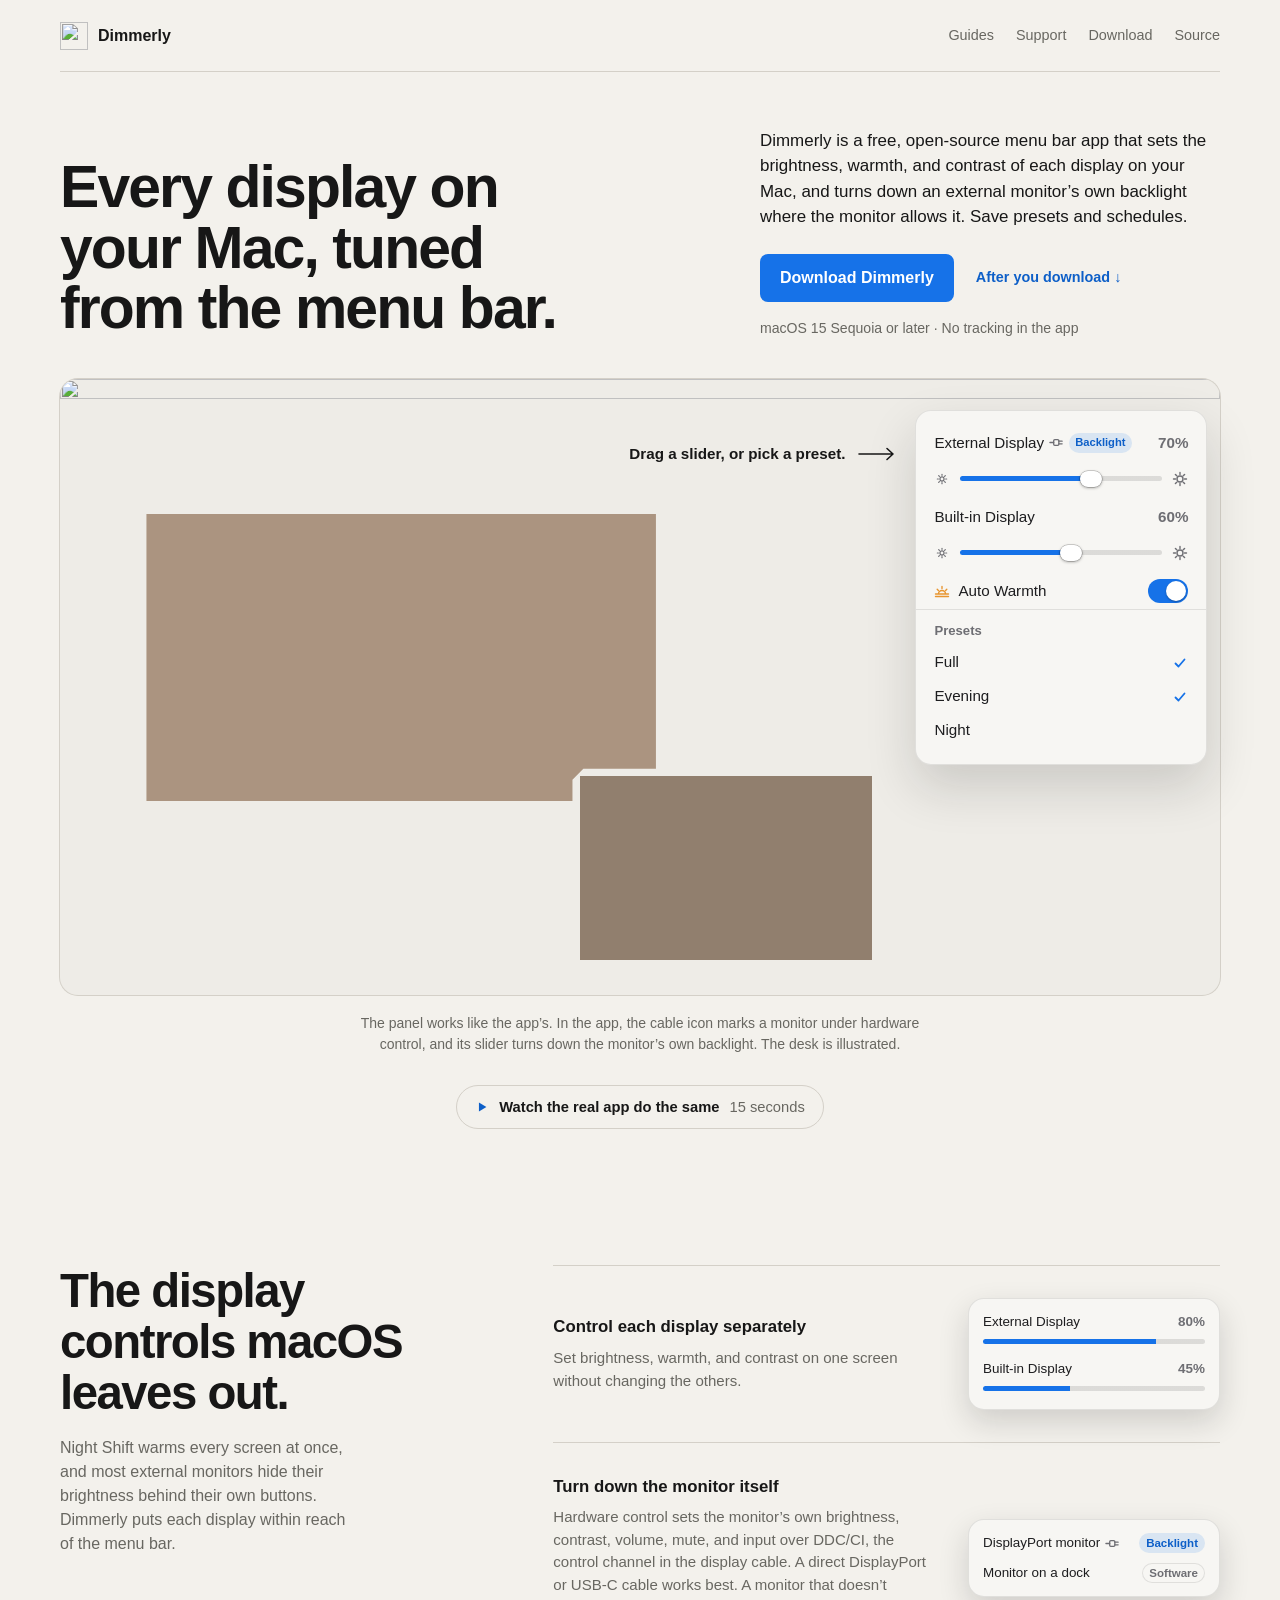
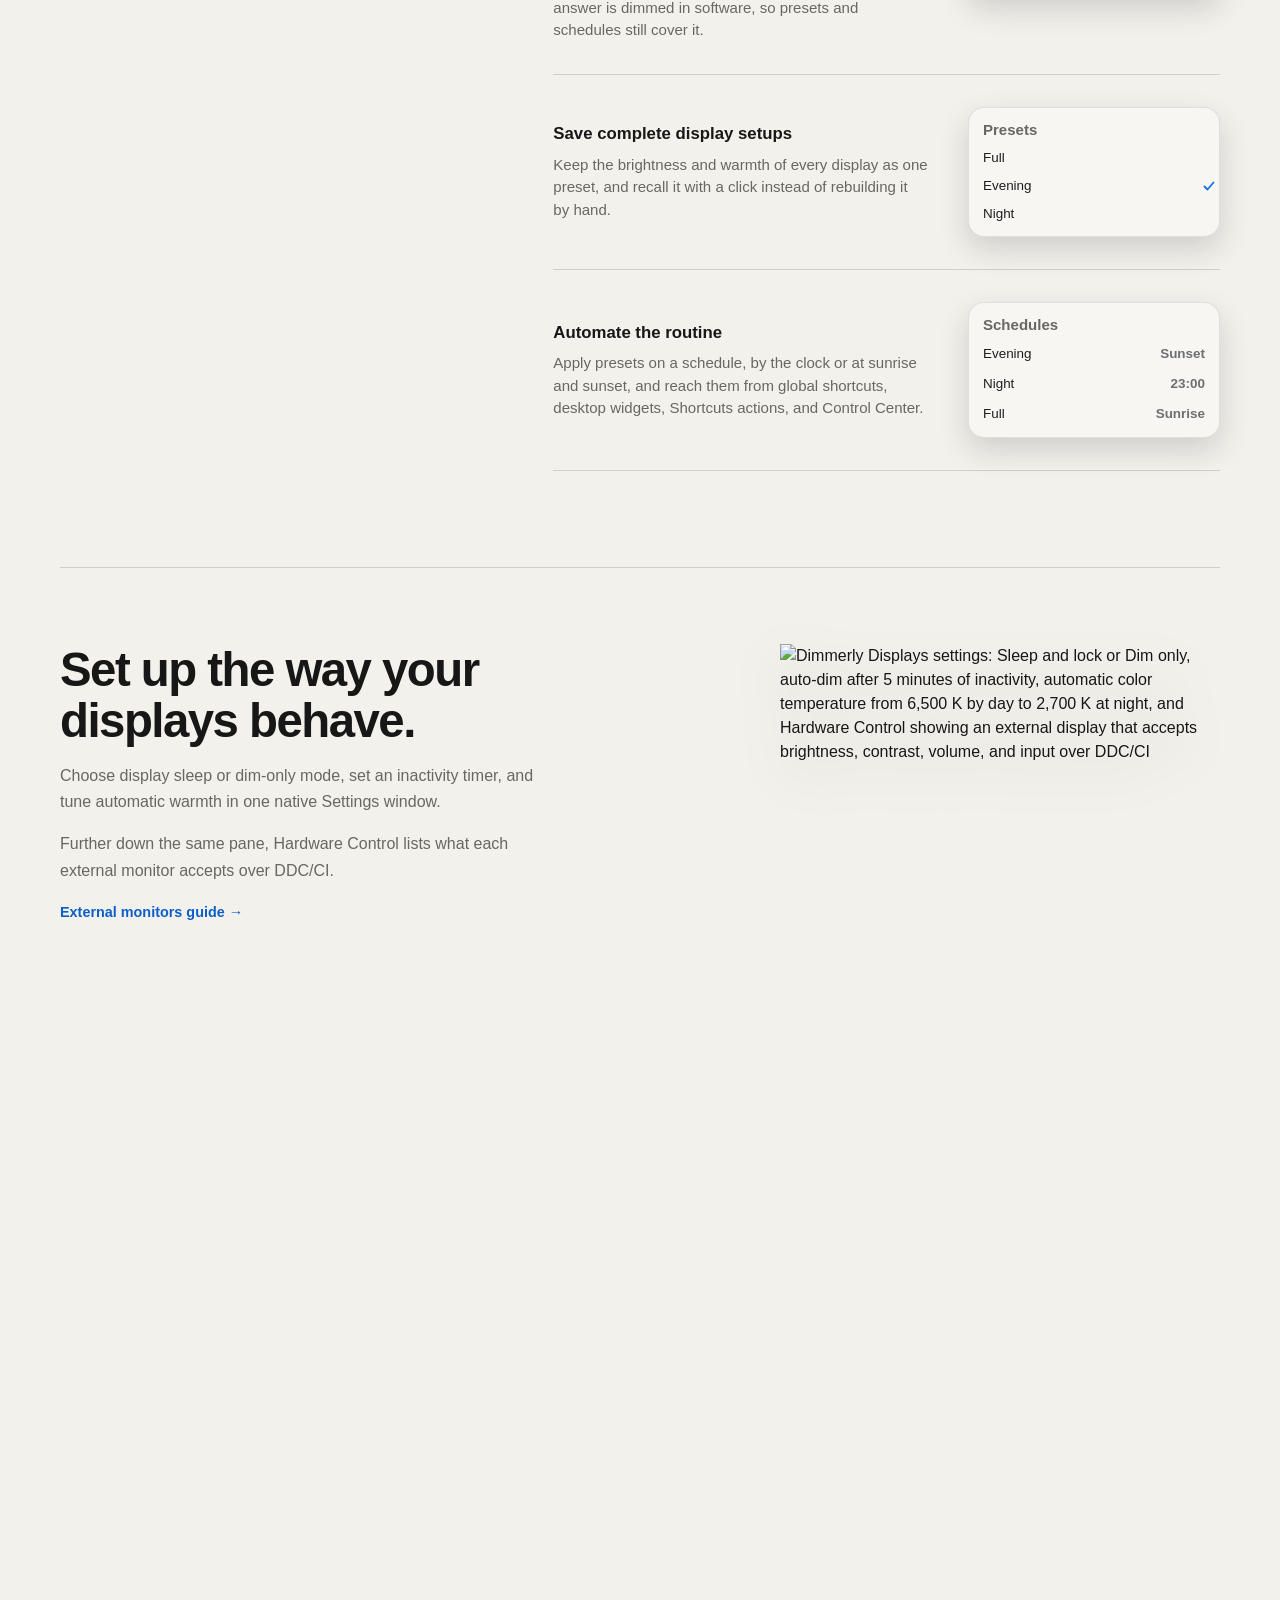
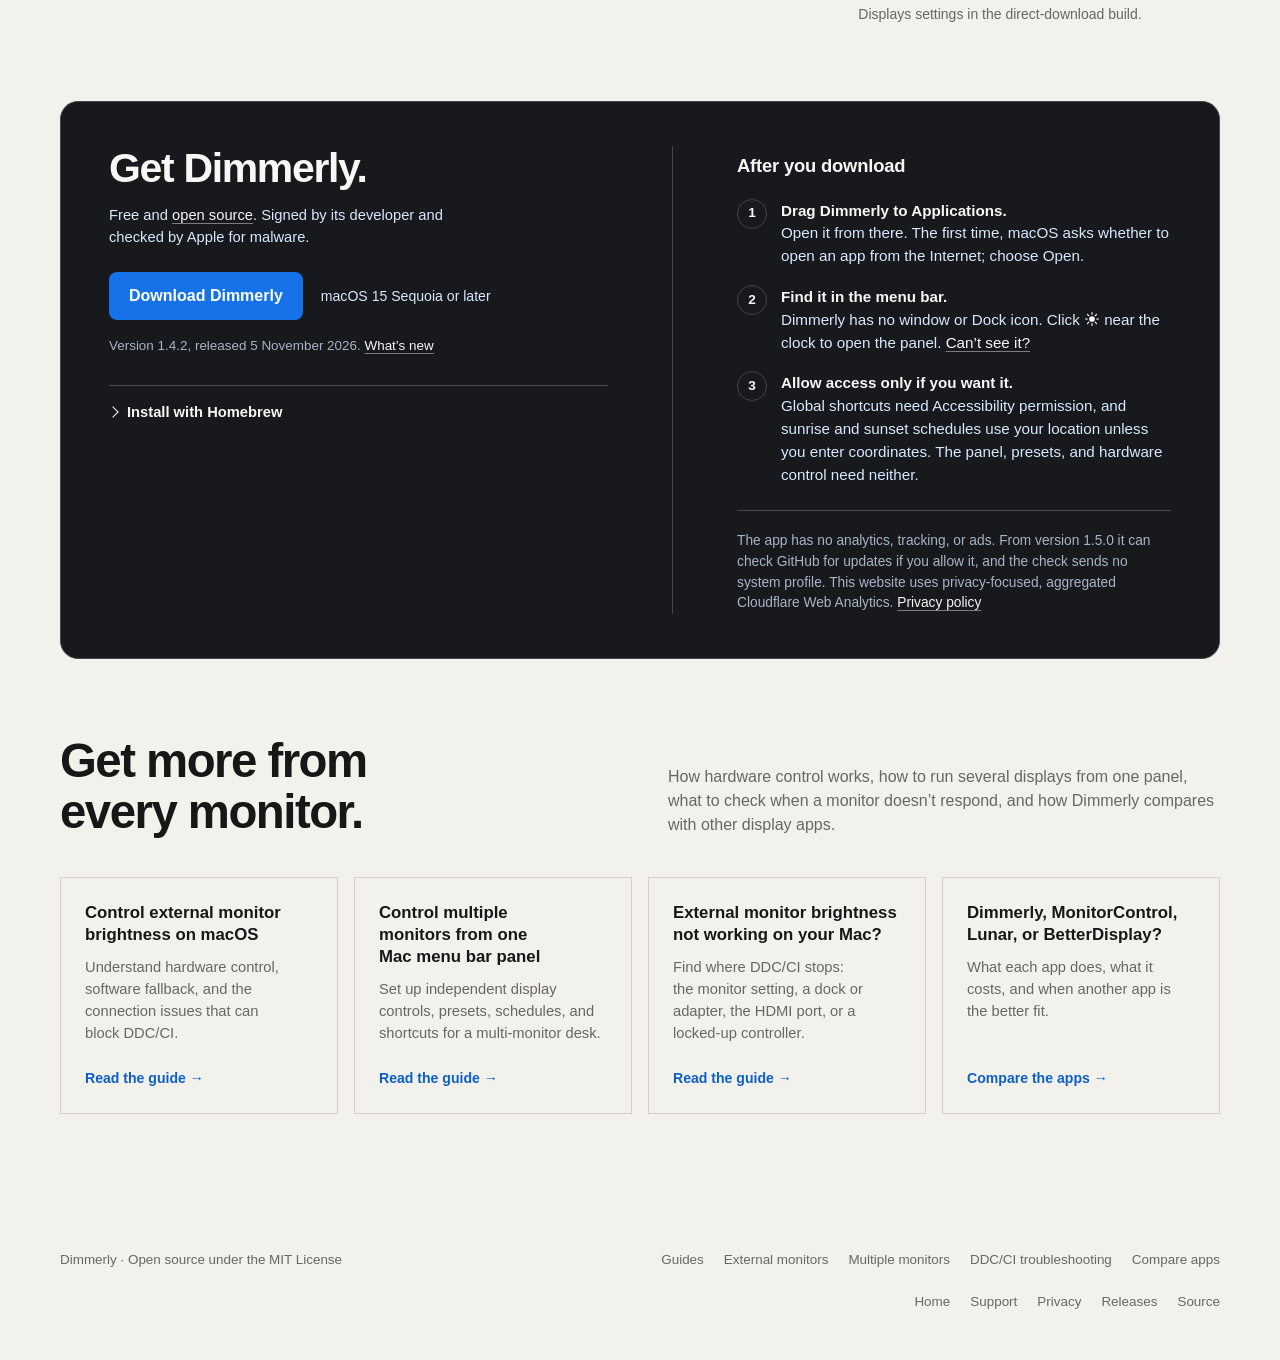
==== commit 6da0d851: "fix review findings in the update work The download page still said the app makes no network request" ====
--- a/documentation/index.html
+++ b/documentation/index.html
@@ -244,7 +244,7 @@
                     <li><strong>Find it in the menu bar.</strong> Dimmerly has no window or Dock icon. Click <svg class="menu-icon" viewBox="0 0 36 36" role="img" aria-label="the sun icon"><circle cx="18" cy="18" r="6.4" /><path d="M18 3.4v4.2M28.3 7.7l-3 3M32.6 18h-4.2M28.3 28.3l-3-3M18 32.6v-4.2M7.7 28.3l3-3M3.4 18h4.2M7.7 7.7l3 3" /></svg> near the clock to open the panel. <a href="support.html#menu-bar-icon">Can&rsquo;t see it?</a></li>
                     <li><strong>Allow access only if you want it.</strong> Global shortcuts need Accessibility permission, and sunrise and sunset schedules use your location unless you enter coordinates. The panel, presets, and hardware control need neither.</li>
                 </ol>
-                <p class="install-privacy">The app has no analytics, tracking, ads, or app-managed network requests. This website uses privacy-focused, aggregated Cloudflare Web Analytics. <a href="privacy-policy.html">Privacy policy</a></p>
+                <p class="install-privacy">The app has no analytics, tracking, or ads. From version 1.5.0 it can check GitHub for updates if you allow it, and the check sends no system profile. This website uses privacy-focused, aggregated Cloudflare Web Analytics. <a href="privacy-policy.html">Privacy policy</a></p>
             </div>
         </section>
 
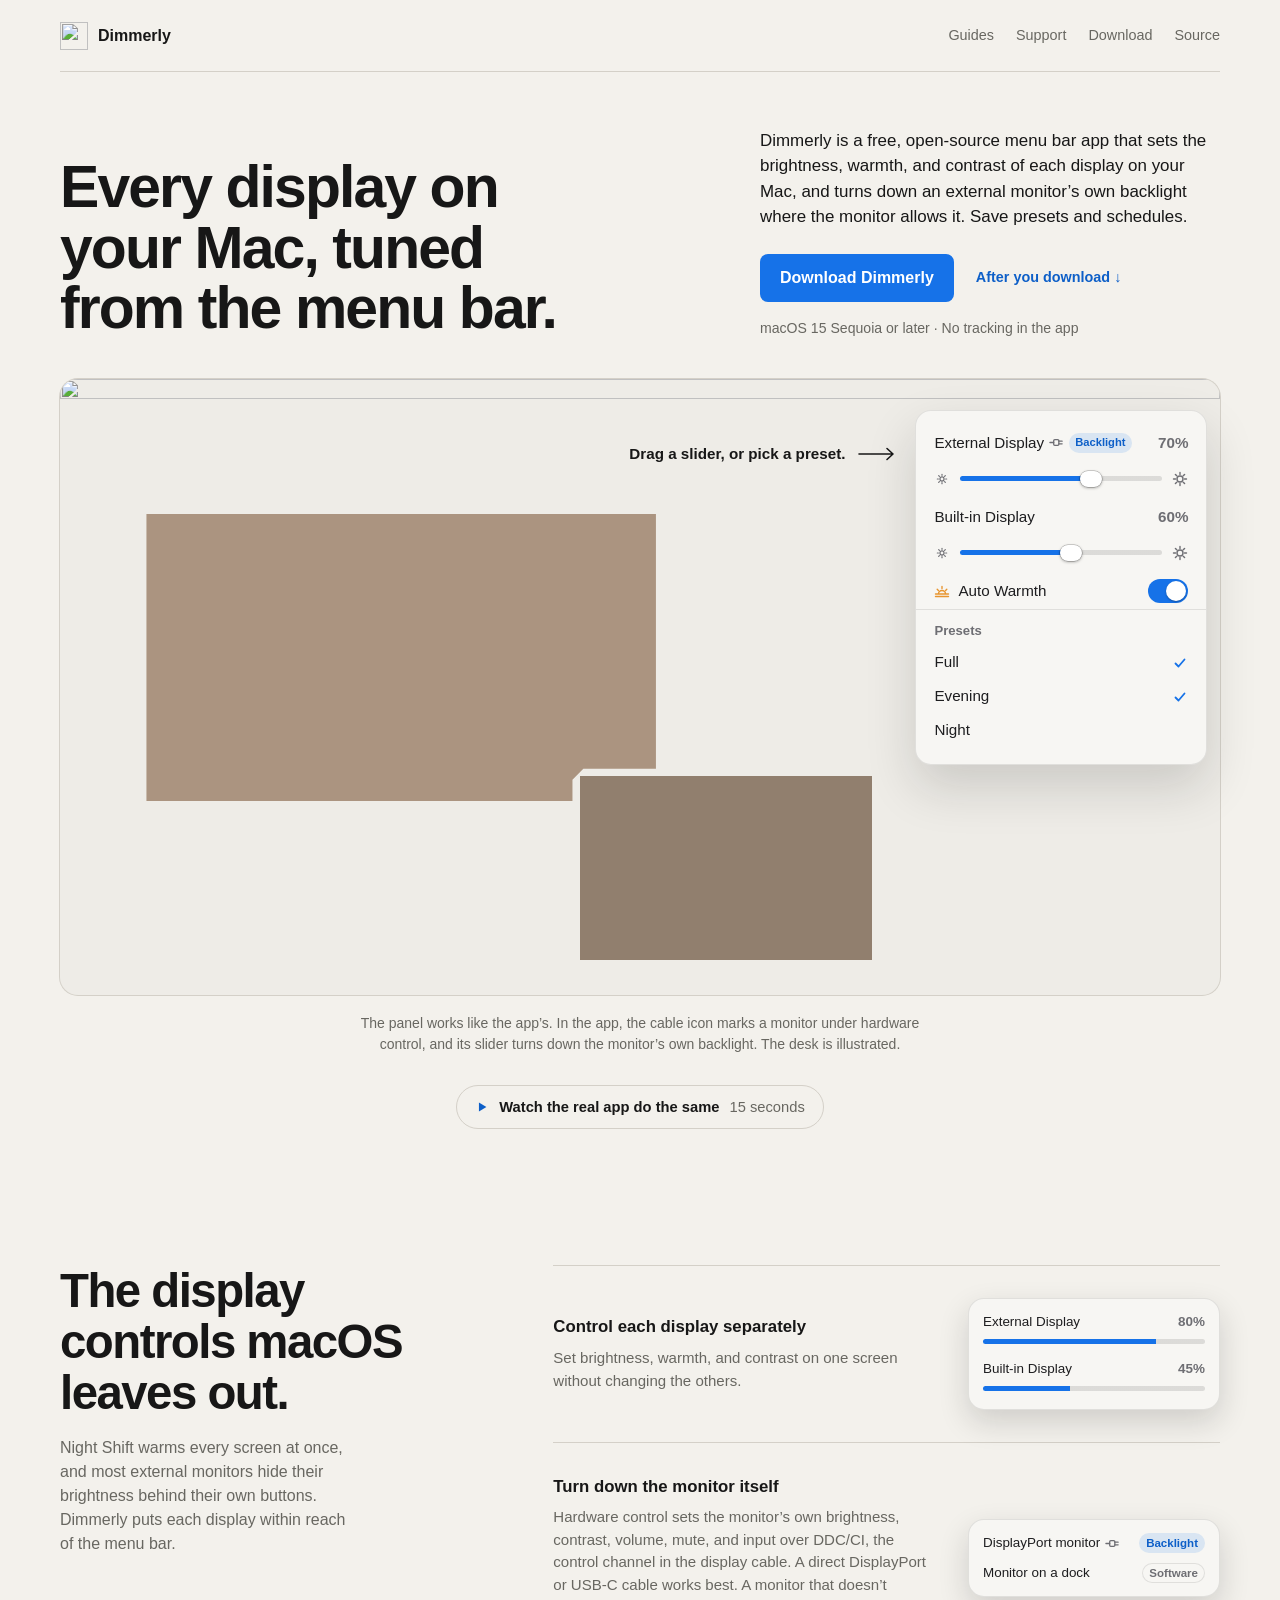
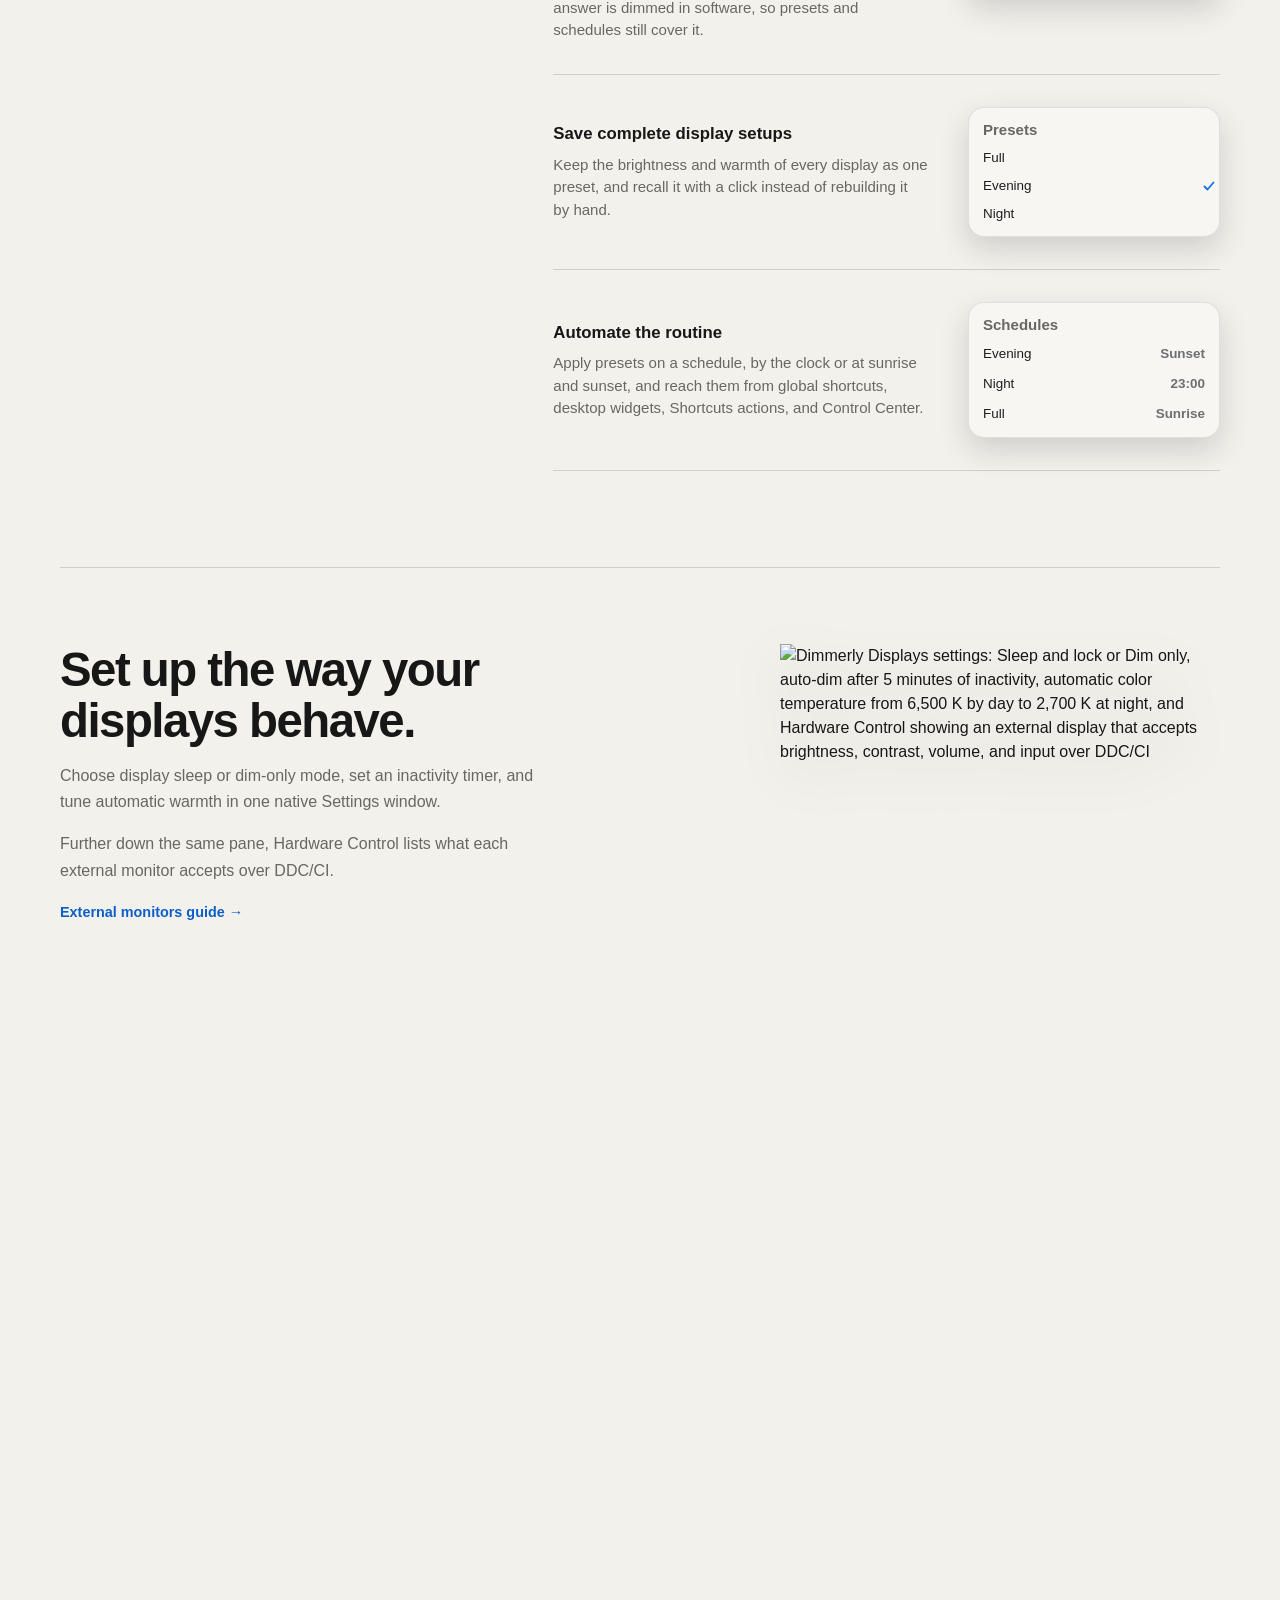
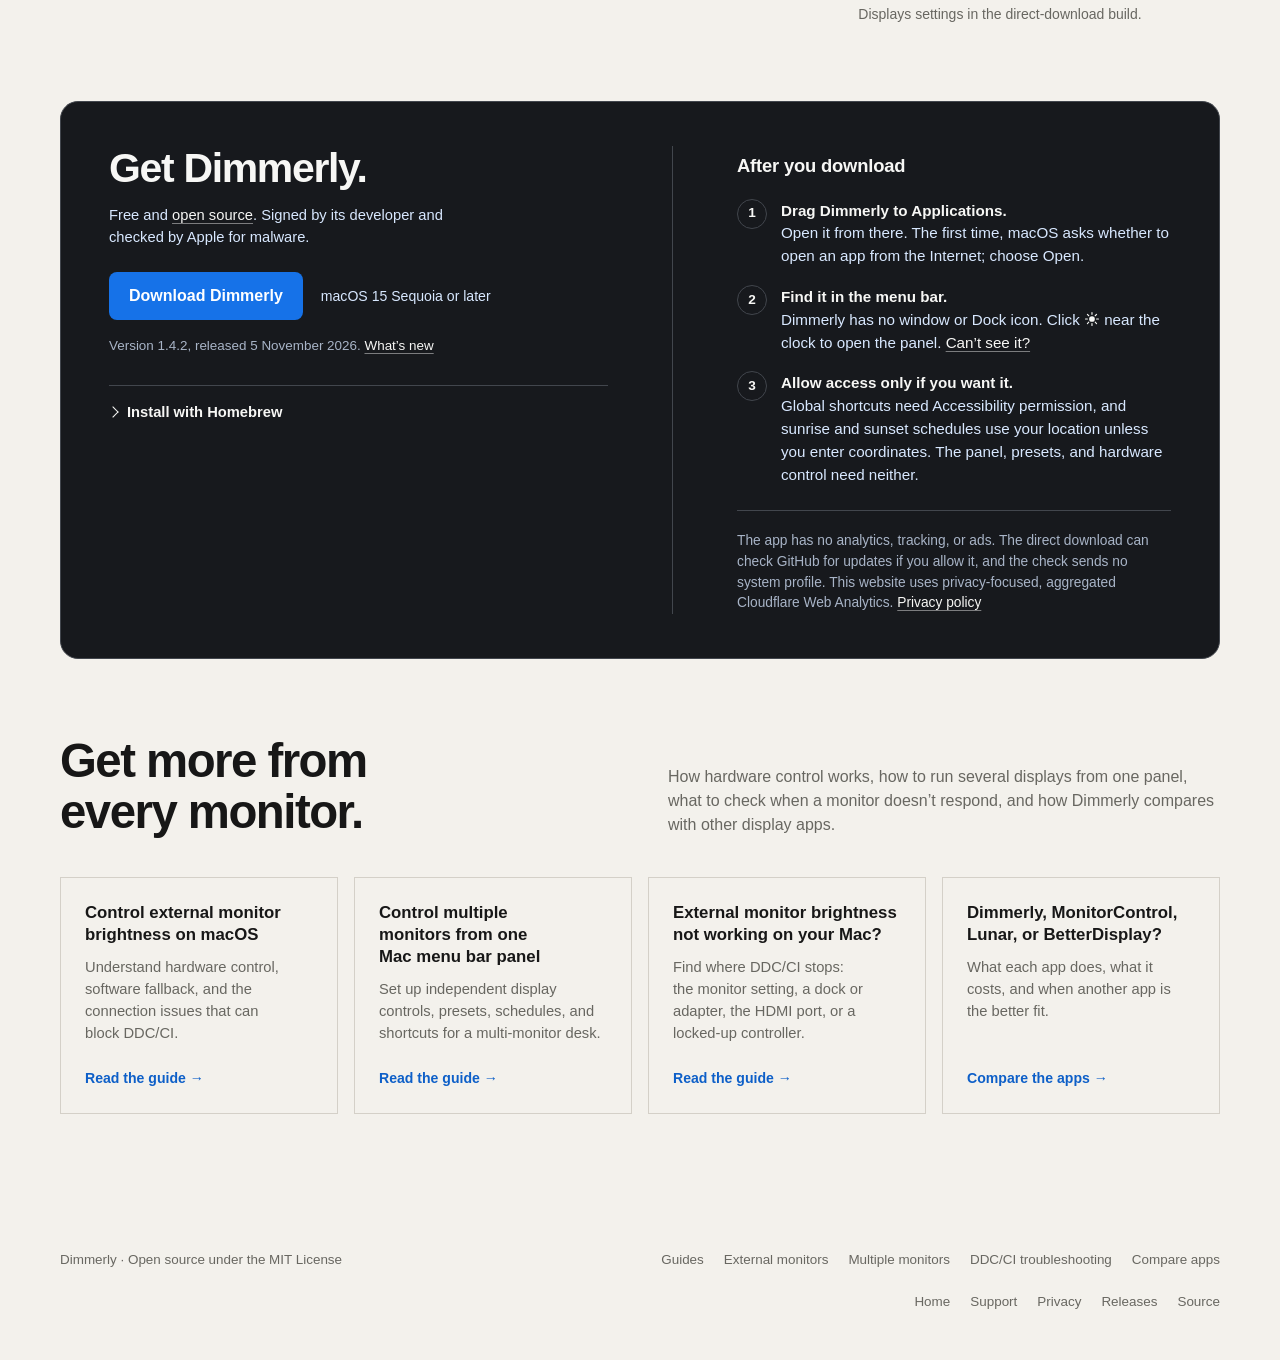
==== commit 4d357e9e: "describe updates in the present tense now that 1.5.0 is out" ====
--- a/documentation/index.html
+++ b/documentation/index.html
@@ -234,7 +234,7 @@
                         <pre tabindex="0"><code>brew tap olujicz/dimmerly
 brew install --cask dimmerly</code></pre>
                     </div>
-                    <p class="install-updates">Updates are manual: run <code>brew upgrade --cask dimmerly</code>, or download the new DMG from <a href="https://github.com/olujicz/Dimmerly/releases" data-analytics-event="view_releases">Releases</a> and replace the app.</p>
+                    <p class="install-updates">Dimmerly updates itself: choose Check for Updates&hellip; in Settings &gt; About, or let it check automatically. A plain <code>brew upgrade</code> works too.</p>
                 </details>
             </div>
             <div class="install-steps">
@@ -244,7 +244,7 @@
                     <li><strong>Find it in the menu bar.</strong> Dimmerly has no window or Dock icon. Click <svg class="menu-icon" viewBox="0 0 36 36" role="img" aria-label="the sun icon"><circle cx="18" cy="18" r="6.4" /><path d="M18 3.4v4.2M28.3 7.7l-3 3M32.6 18h-4.2M28.3 28.3l-3-3M18 32.6v-4.2M7.7 28.3l3-3M3.4 18h4.2M7.7 7.7l3 3" /></svg> near the clock to open the panel. <a href="support.html#menu-bar-icon">Can&rsquo;t see it?</a></li>
                     <li><strong>Allow access only if you want it.</strong> Global shortcuts need Accessibility permission, and sunrise and sunset schedules use your location unless you enter coordinates. The panel, presets, and hardware control need neither.</li>
                 </ol>
-                <p class="install-privacy">The app has no analytics, tracking, or ads. From version 1.5.0 it can check GitHub for updates if you allow it, and the check sends no system profile. This website uses privacy-focused, aggregated Cloudflare Web Analytics. <a href="privacy-policy.html">Privacy policy</a></p>
+                <p class="install-privacy">The app has no analytics, tracking, or ads. The direct download can check GitHub for updates if you allow it, and the check sends no system profile. This website uses privacy-focused, aggregated Cloudflare Web Analytics. <a href="privacy-policy.html">Privacy policy</a></p>
             </div>
         </section>
 
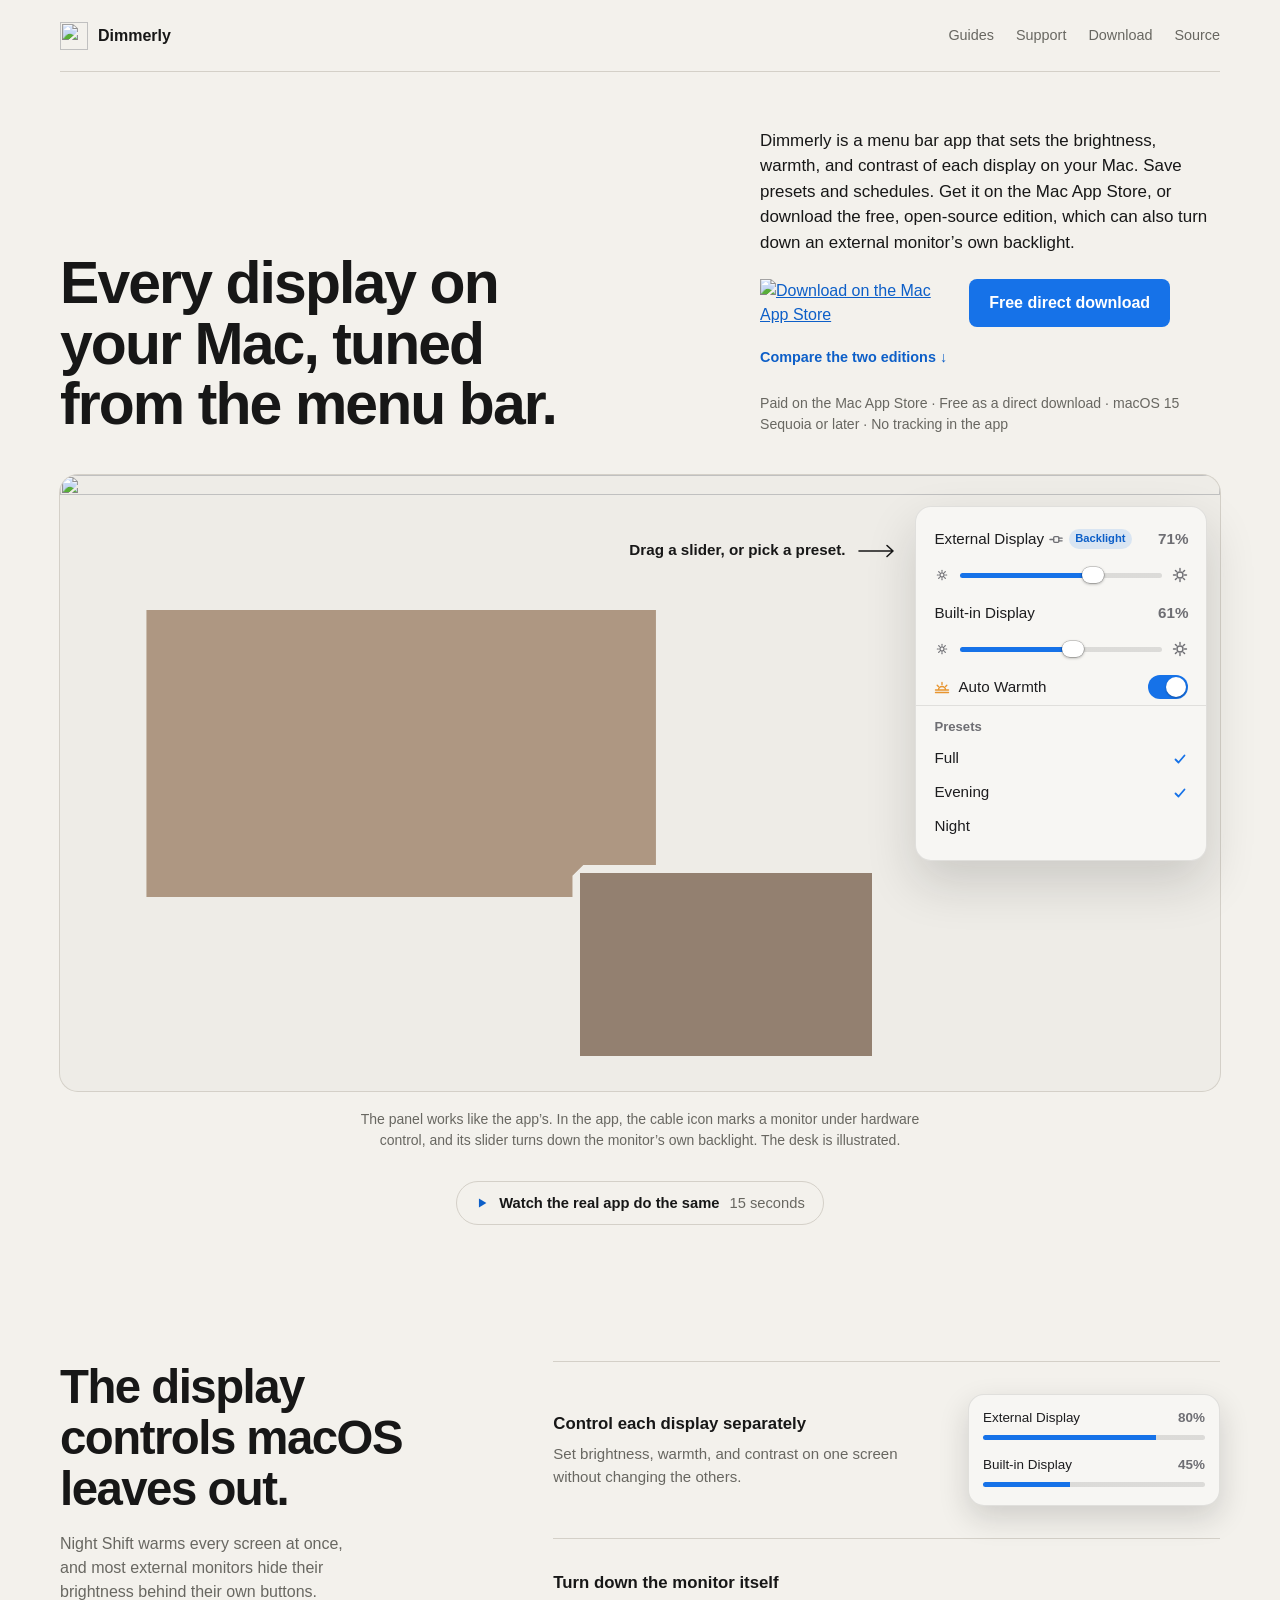
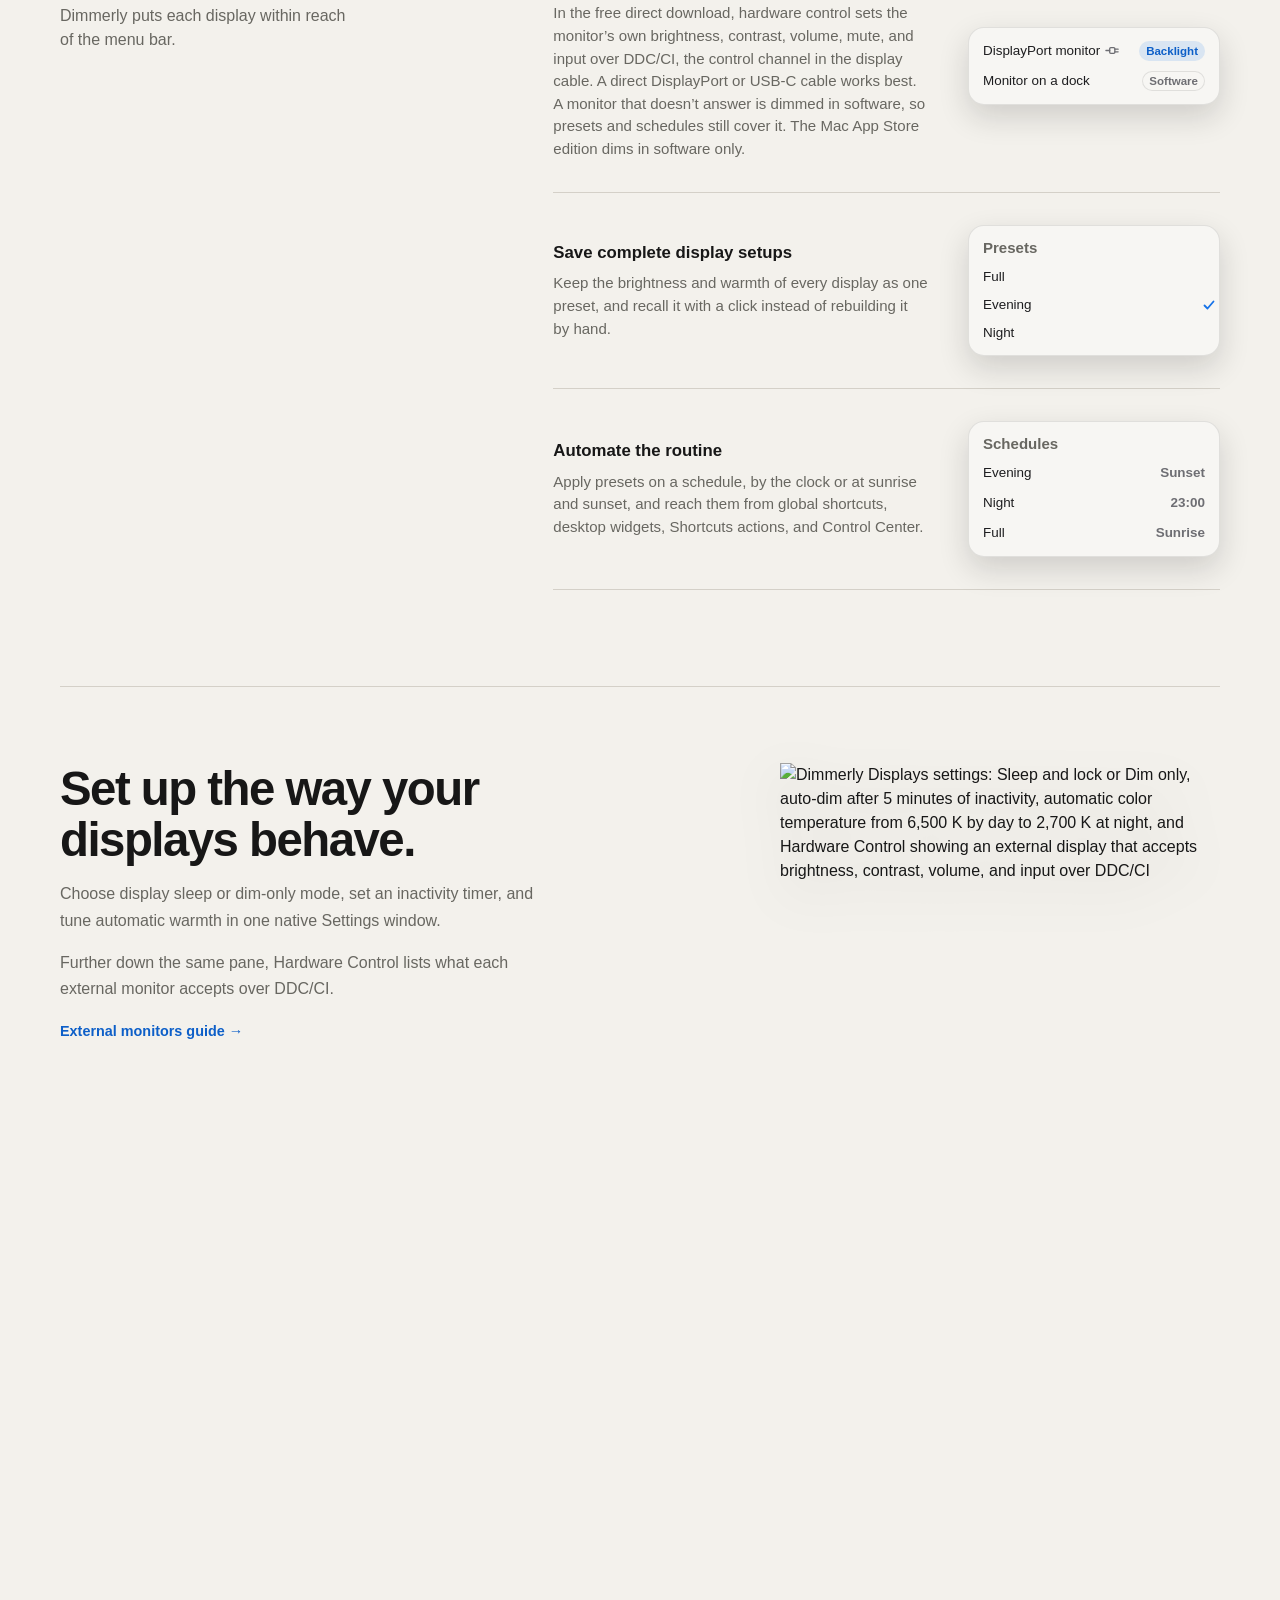
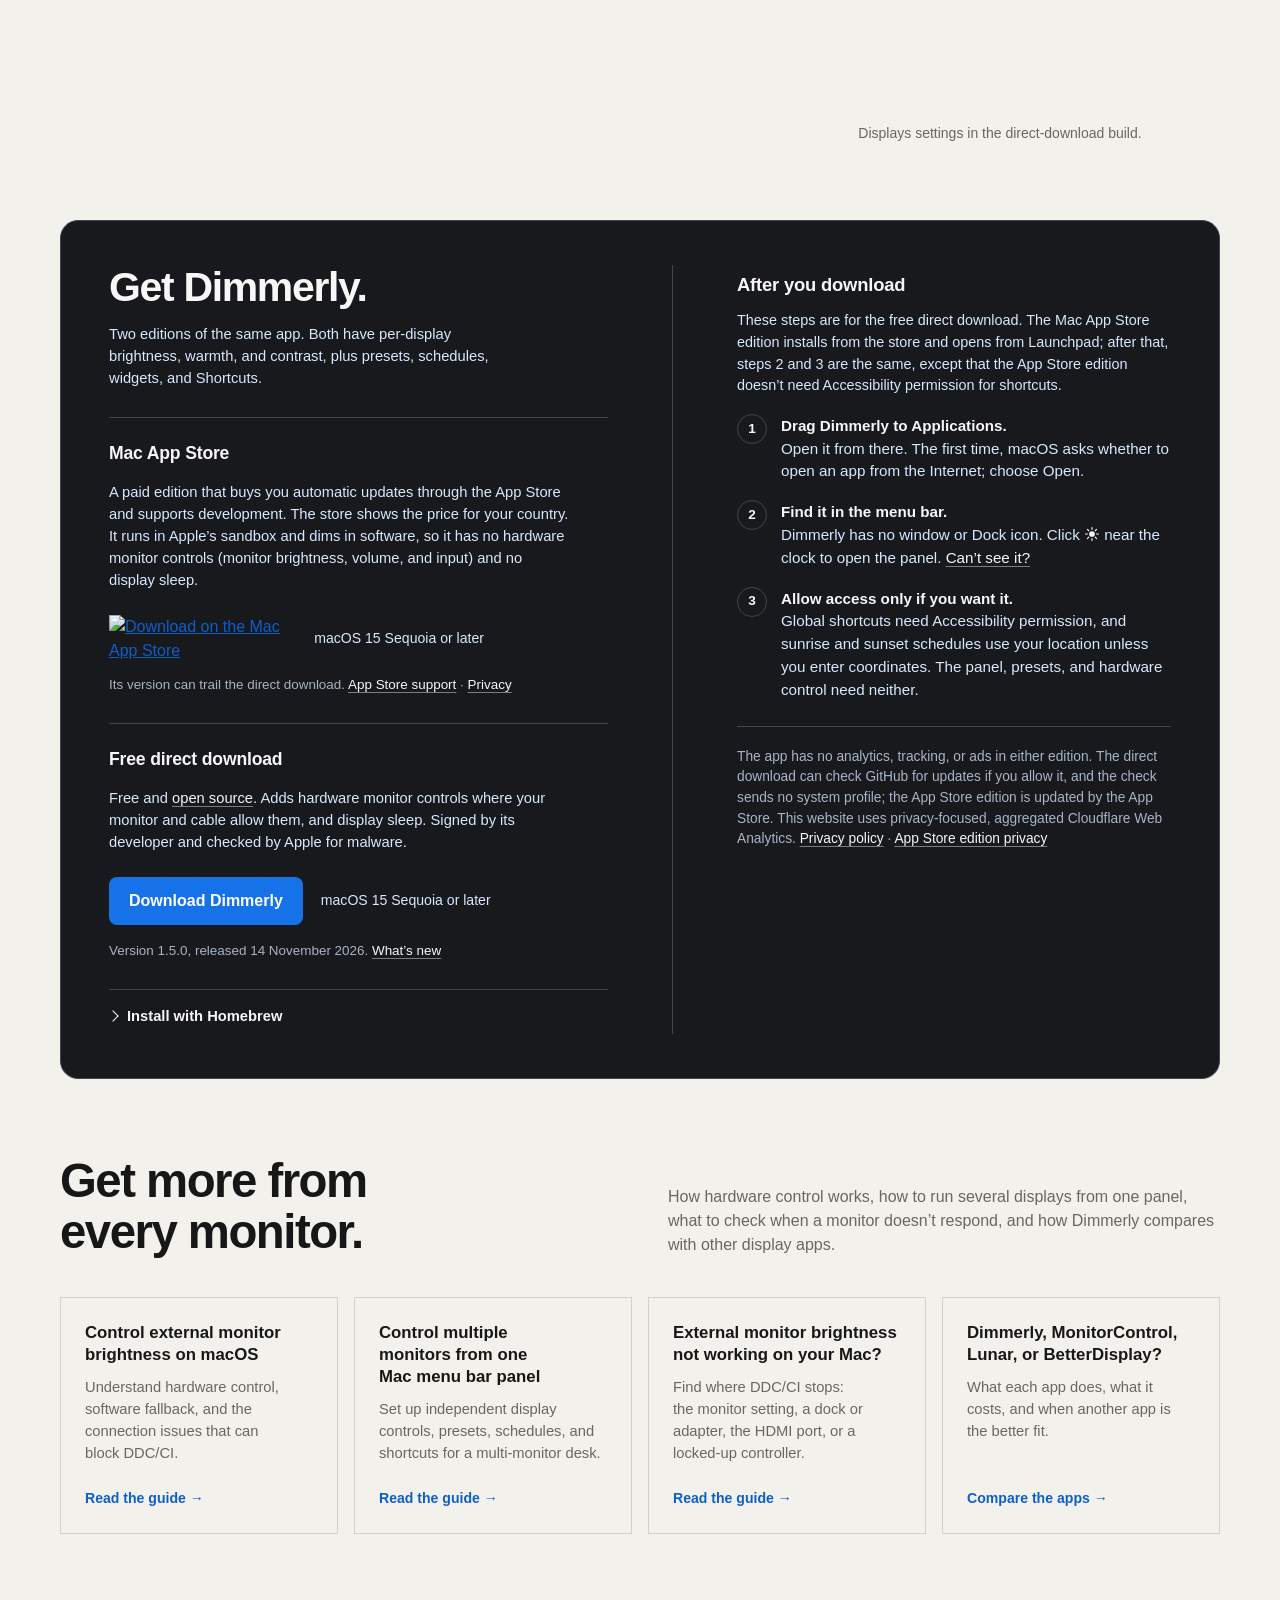
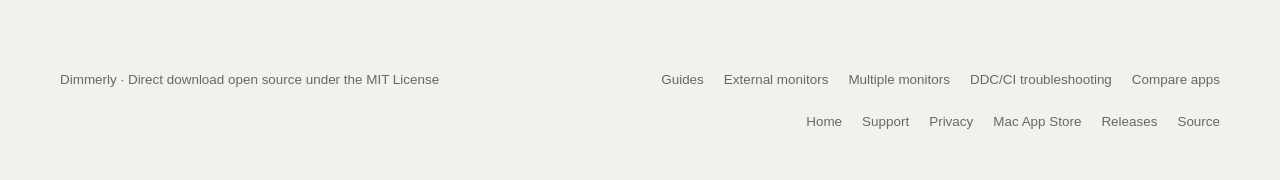
==== commit f037d288: "offer the Mac App Store edition alongside the free direct download on the website Add the official M" ====
--- a/documentation/index.html
+++ b/documentation/index.html
@@ -3,7 +3,7 @@
 <head>
     <meta charset="UTF-8">
     <meta name="viewport" content="width=device-width, initial-scale=1.0">
-    <meta name="description" content="Dimmerly is a free, open-source macOS menu bar app for per-display brightness, warmth, and contrast, with presets, schedules, and DDC/CI monitor controls.">
+    <meta name="description" content="Dimmerly is a macOS menu bar app for per-display brightness, warmth, and contrast, with presets and schedules. Get it on the Mac App Store, or download the free open-source edition with hardware monitor controls.">
     <meta name="theme-color" content="#f3f1ec" media="(prefers-color-scheme: light)">
     <meta name="theme-color" content="#151613" media="(prefers-color-scheme: dark)">
     <title>Dimmerly — Menu bar display controls for macOS</title>
@@ -34,16 +34,24 @@
             "name": "Dimmerly",
             "description": "Per-display brightness, warmth, and contrast from the macOS menu bar, with presets, schedules, and DDC/CI hardware controls for external monitors.",
             "url": "https://dimmerly.olujic.in.rs/",
-            "downloadUrl": "https://github.com/olujicz/Dimmerly/releases/latest",
             "sameAs": "https://github.com/olujicz/Dimmerly",
             "applicationCategory": "DesktopEnhancementApplication",
             "operatingSystem": "macOS 15 Sequoia or later",
-            "isAccessibleForFree": true,
-            "offers": {
-                "@type": "Offer",
-                "price": 0,
-                "priceCurrency": "USD"
-            },
+            "offers": [
+                {
+                    "@type": "Offer",
+                    "name": "Mac App Store edition",
+                    "url": "https://apps.apple.com/app/dimmerly/id6759058022",
+                    "availability": "https://schema.org/InStock"
+                },
+                {
+                    "@type": "Offer",
+                    "name": "Free direct download",
+                    "url": "https://github.com/olujicz/Dimmerly/releases/latest",
+                    "price": 0,
+                    "priceCurrency": "USD"
+                }
+            ],
             "license": "https://github.com/olujicz/Dimmerly/blob/main/LICENSE"
         }
     </script>
@@ -64,12 +72,13 @@
         <section class="hero container" aria-labelledby="hero-title">
             <h1 id="hero-title">Every display on your Mac, tuned from the menu bar.</h1>
             <div class="hero-side">
-                <p class="hero-description">Dimmerly is a free, open-source menu bar app that sets the brightness, warmth, and contrast of each display on your Mac, and turns down an external monitor&rsquo;s own backlight where the monitor allows it. Save presets and schedules.</p>
+                <p class="hero-description">Dimmerly is a menu bar app that sets the brightness, warmth, and contrast of each display on your Mac. Save presets and schedules. Get it on the Mac App Store, or download the free, open-source edition, which can also turn down an external monitor&rsquo;s own backlight.</p>
                 <div class="actions" data-download="hero">
-                    <a class="button" href="https://github.com/olujicz/Dimmerly/releases/latest" data-analytics-event="download_direct">Download Dimmerly</a>
-                    <a class="text-link" href="#download-steps">After you download <span aria-hidden="true">&darr;</span></a>
-                </div>
-                <p class="hero-meta">macOS 15 Sequoia or later · No tracking in the app</p>
+                    <a class="app-store-badge" href="https://apps.apple.com/app/dimmerly/id6759058022" data-analytics-event="view_app_store" aria-label="Get Dimmerly on the Mac App Store"><picture><source media="(prefers-color-scheme: dark)" srcset="assets/download-on-the-mac-app-store-white.svg"><img src="assets/download-on-the-mac-app-store-black.svg" width="156" height="40" alt="Download on the Mac App Store"></picture></a>
+                    <a class="button" href="https://github.com/olujicz/Dimmerly/releases/latest" data-analytics-event="download_direct">Free direct download</a>
+                    <a class="text-link" href="#download">Compare the two editions <span aria-hidden="true">&darr;</span></a>
+                </div>
+                <p class="hero-meta">Paid on the Mac App Store · Free as a direct download · macOS 15 Sequoia or later · No tracking in the app</p>
             </div>
         </section>
 
@@ -166,7 +175,7 @@
                 <article class="benefit">
                     <div class="benefit-text">
                         <h3>Turn down the monitor itself</h3>
-                        <p>Hardware control sets the monitor&rsquo;s own brightness, contrast, volume, mute, and input over DDC/CI, the control channel in the display cable. A direct DisplayPort or USB-C cable works best. A monitor that doesn&rsquo;t answer is dimmed in software, so presets and schedules still cover it.</p>
+                        <p>In the free direct download, hardware control sets the monitor&rsquo;s own brightness, contrast, volume, mute, and input over DDC/CI, the control channel in the display cable. A direct DisplayPort or USB-C cable works best. A monitor that doesn&rsquo;t answer is dimmed in software, so presets and schedules still cover it. The Mac App Store edition dims in software only.</p>
                     </div>
                     <div class="mini-panel benefit-sample" aria-hidden="true">
                         <div class="mini-row"><span class="mini-name">DisplayPort monitor<svg class="ui-badge" viewBox="0 0 16 16"><path d="M1 8h4" /><rect x="5" y="5" width="5.5" height="6" rx="1.2" /><path d="M10.5 6.6H14M10.5 9.4H14" /></svg></span><span class="mini-tag">Backlight</span></div>
@@ -219,32 +228,46 @@
         <section id="download" class="install container" aria-labelledby="install-title">
             <div class="install-get">
                 <h2 id="install-title">Get Dimmerly.</h2>
-                <p class="install-note">Free and <a href="https://github.com/olujicz/Dimmerly">open source</a>. Signed by its developer and checked by Apple for malware.</p>
-                <div class="install-actions" data-download="install">
-                    <a class="button" href="https://github.com/olujicz/Dimmerly/releases/latest" data-analytics-event="download_direct">Download Dimmerly</a>
-                    <span class="requirement">macOS 15 Sequoia or later</span>
-                </div>
-                <!-- The Pages workflow rewrites this whole line from the latest
-                     published release, so it never lags behind the Download
-                     button. Keep it on one line with id="whats-new". -->
-                <p id="whats-new" class="install-version">Version 1.4.2, released <time datetime="2026-11-05">5 November 2026</time>. <a href="https://github.com/olujicz/Dimmerly/blob/main/CHANGELOG.md#142---2026-11-05" data-analytics-event="view_releases">What’s new</a></p>
-                <details class="install-brew">
-                    <summary>Install with Homebrew</summary>
-                    <div class="code-block" role="group" aria-label="Homebrew installation commands" data-analytics-event="view_homebrew_install">
-                        <pre tabindex="0"><code>brew tap olujicz/dimmerly
+                <p class="install-note">Two editions of the same app. Both have per-display brightness, warmth, and contrast, plus presets, schedules, widgets, and Shortcuts.</p>
+                <div class="edition">
+                    <h3>Mac App Store</h3>
+                    <p class="install-note">A paid edition that buys you automatic updates through the App Store and supports development. The store shows the price for your country. It runs in Apple&rsquo;s sandbox and dims in software, so it has no hardware monitor controls (monitor brightness, volume, and input) and no display sleep.</p>
+                    <div class="install-actions">
+                        <a class="app-store-badge" href="https://apps.apple.com/app/dimmerly/id6759058022" data-analytics-event="view_app_store" aria-label="Get Dimmerly on the Mac App Store"><img src="assets/download-on-the-mac-app-store-white.svg" width="156" height="40" alt="Download on the Mac App Store"></a>
+                        <span class="requirement">macOS 15 Sequoia or later</span>
+                    </div>
+                    <p class="install-version">Its version can trail the direct download. <a href="app-store-support.html">App Store support</a> &middot; <a href="app-store-privacy.html">Privacy</a></p>
+                </div>
+                <div class="edition">
+                    <h3>Free direct download</h3>
+                    <p class="install-note">Free and <a href="https://github.com/olujicz/Dimmerly">open source</a>. Adds hardware monitor controls where your monitor and cable allow them, and display sleep. Signed by its developer and checked by Apple for malware.</p>
+                    <div class="install-actions" data-download="install">
+                        <a class="button" href="https://github.com/olujicz/Dimmerly/releases/latest" data-analytics-event="download_direct">Download Dimmerly</a>
+                        <span class="requirement">macOS 15 Sequoia or later</span>
+                    </div>
+                    <!-- The Pages workflow rewrites this whole line from the latest
+                         published release, so it never lags behind the Download
+                         button. Keep it on one line with id="whats-new". -->
+                    <p id="whats-new" class="install-version">Version 1.5.0, released <time datetime="2026-11-14">14 November 2026</time>. <a href="https://github.com/olujicz/Dimmerly/blob/main/CHANGELOG.md#150---2026-11-14" data-analytics-event="view_releases">What’s new</a></p>
+                    <details class="install-brew">
+                        <summary>Install with Homebrew</summary>
+                        <div class="code-block" role="group" aria-label="Homebrew installation commands" data-analytics-event="view_homebrew_install">
+                            <pre tabindex="0"><code>brew tap olujicz/dimmerly
 brew install --cask dimmerly</code></pre>
-                    </div>
-                    <p class="install-updates">Dimmerly updates itself: choose Check for Updates&hellip; in Settings &gt; About, or let it check automatically. A plain <code>brew upgrade</code> works too.</p>
-                </details>
+                        </div>
+                        <p class="install-updates">Dimmerly updates itself: choose Check for Updates&hellip; in Settings &gt; About, or let it check automatically. A plain <code>brew upgrade</code> works too.</p>
+                    </details>
+                </div>
             </div>
             <div class="install-steps">
                 <h3 id="download-steps">After you download</h3>
+                <p class="install-scope">These steps are for the free direct download. The Mac App Store edition installs from the store and opens from Launchpad; after that, steps 2 and 3 are the same, except that the App Store edition doesn&rsquo;t need Accessibility permission for shortcuts.</p>
                 <ol class="steps">
                     <li><strong>Drag Dimmerly to Applications.</strong> Open it from there. The first time, macOS asks whether to open an app from the Internet; choose Open.</li>
                     <li><strong>Find it in the menu bar.</strong> Dimmerly has no window or Dock icon. Click <svg class="menu-icon" viewBox="0 0 36 36" role="img" aria-label="the sun icon"><circle cx="18" cy="18" r="6.4" /><path d="M18 3.4v4.2M28.3 7.7l-3 3M32.6 18h-4.2M28.3 28.3l-3-3M18 32.6v-4.2M7.7 28.3l3-3M3.4 18h4.2M7.7 7.7l3 3" /></svg> near the clock to open the panel. <a href="support.html#menu-bar-icon">Can&rsquo;t see it?</a></li>
                     <li><strong>Allow access only if you want it.</strong> Global shortcuts need Accessibility permission, and sunrise and sunset schedules use your location unless you enter coordinates. The panel, presets, and hardware control need neither.</li>
                 </ol>
-                <p class="install-privacy">The app has no analytics, tracking, or ads. The direct download can check GitHub for updates if you allow it, and the check sends no system profile. This website uses privacy-focused, aggregated Cloudflare Web Analytics. <a href="privacy-policy.html">Privacy policy</a></p>
+                <p class="install-privacy">The app has no analytics, tracking, or ads in either edition. The direct download can check GitHub for updates if you allow it, and the check sends no system profile; the App Store edition is updated by the App Store. This website uses privacy-focused, aggregated Cloudflare Web Analytics. <a href="privacy-policy.html">Privacy policy</a> &middot; <a href="app-store-privacy.html">App Store edition privacy</a></p>
             </div>
         </section>
 
@@ -279,7 +302,7 @@
     </main>
 
     <footer class="footer container">
-        <span>Dimmerly · Open source under the MIT License</span>
+        <span>Dimmerly · Direct download open source under the MIT License</span>
         <div class="footer-links">
             <div class="footer-group">
                 <a href="guides.html">Guides</a>
@@ -292,6 +315,7 @@
                 <a href="./" aria-current="page">Home</a>
                 <a href="support.html">Support</a>
                 <a href="privacy-policy.html">Privacy</a>
+                <a href="https://apps.apple.com/app/dimmerly/id6759058022" data-analytics-event="view_app_store">Mac App Store</a>
                 <a href="https://github.com/olujicz/Dimmerly/releases" data-analytics-event="view_releases">Releases</a>
                 <a href="https://github.com/olujicz/Dimmerly">Source</a>
             </div>
--- a/documentation/site.css
+++ b/documentation/site.css
@@ -2024,3 +2024,39 @@
 @media (prefers-reduced-motion: reduce) {
     *, ::before, ::after { transition-duration: 0.01ms !important; }
 }
+
+/* Mac App Store edition. Apple's badge artwork is used unmodified, with at
+   least a quarter of its height clear around it (the gap in the action rows). */
+.app-store-badge {
+    display: inline-flex;
+    border-radius: 8px;
+}
+
+.app-store-badge img {
+    display: block;
+    width: auto;
+    height: 48px;
+}
+
+.app-store-badge:focus-visible { outline-offset: 4px; }
+
+.install .edition {
+    margin-top: 28px;
+    padding-top: 22px;
+    border-top: 1px solid var(--console-line);
+}
+
+.install .edition h3 {
+    margin: 0;
+    font-size: 1.1rem;
+    letter-spacing: -0.01em;
+}
+
+.install .edition .install-note { max-width: 460px; }
+
+.install-scope {
+    max-width: var(--measure);
+    margin: -8px 0 18px;
+    color: var(--console-text);
+    font-size: 0.9rem;
+}
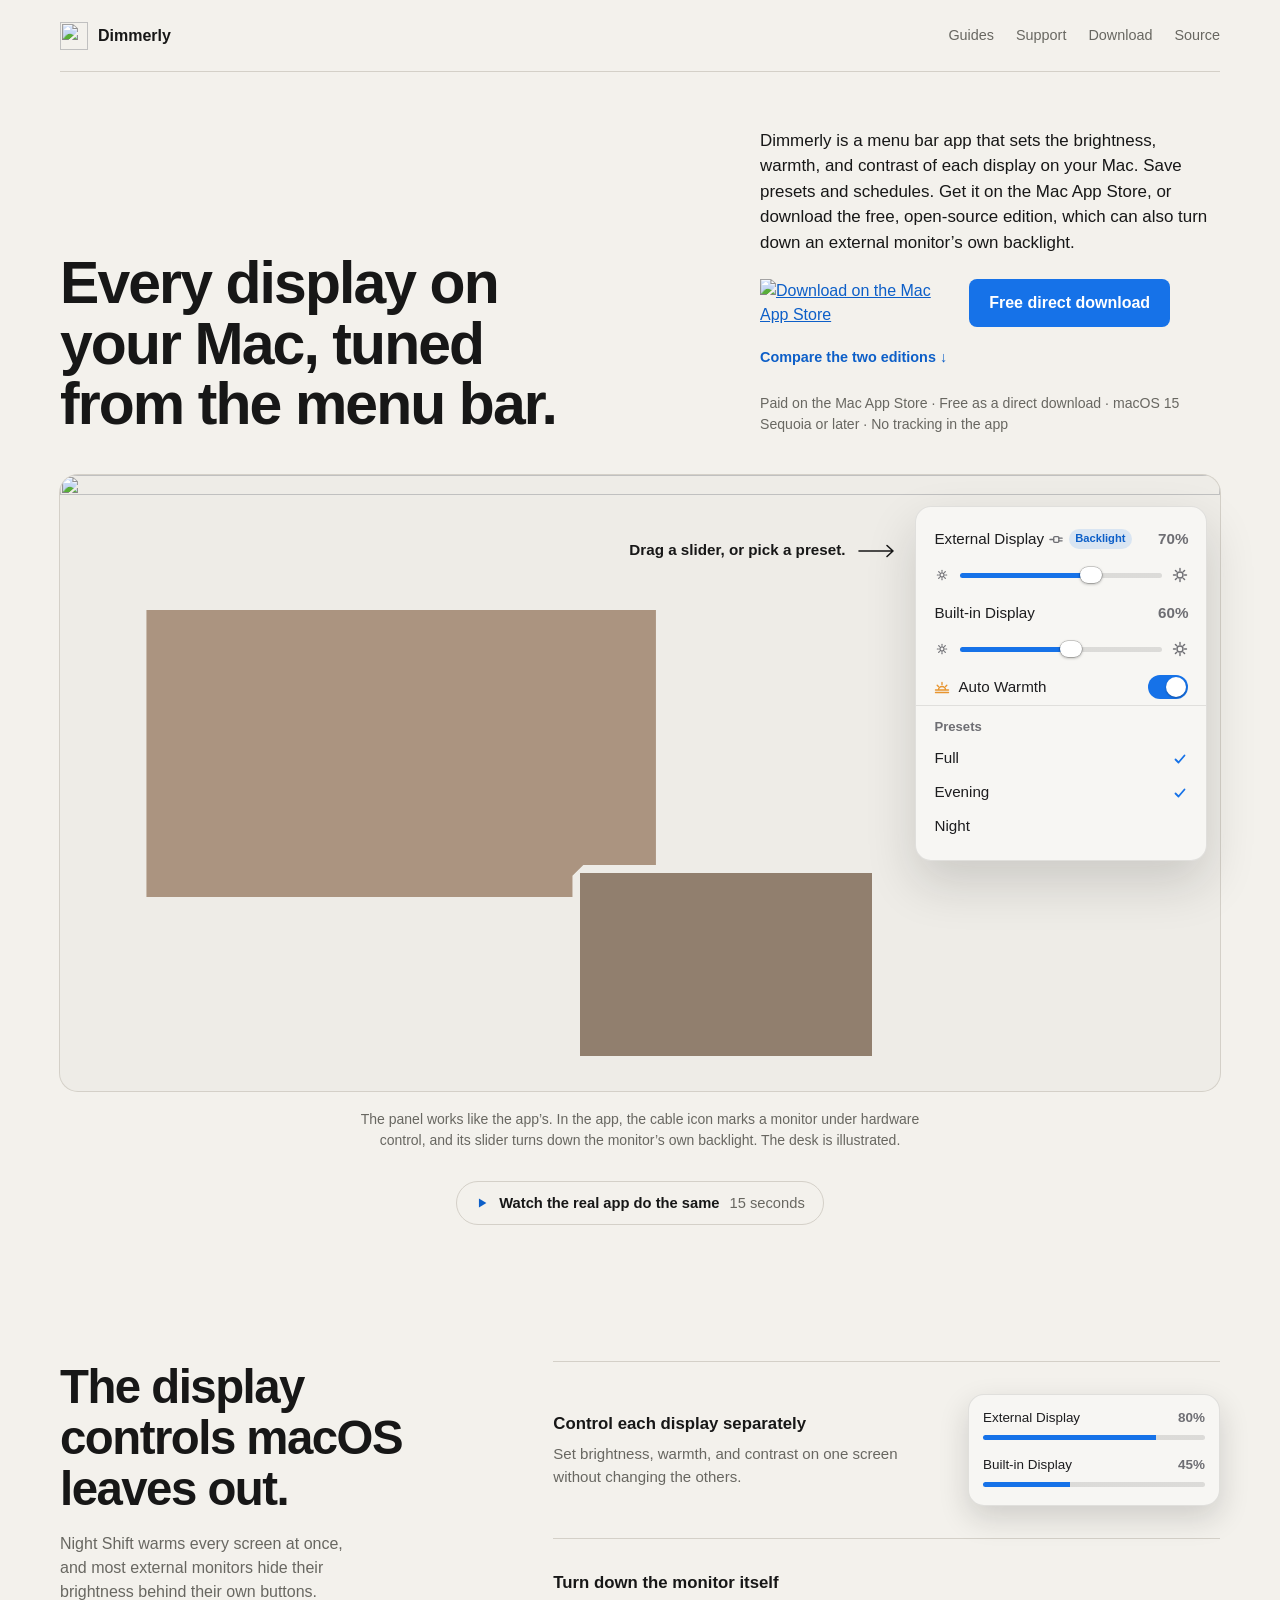
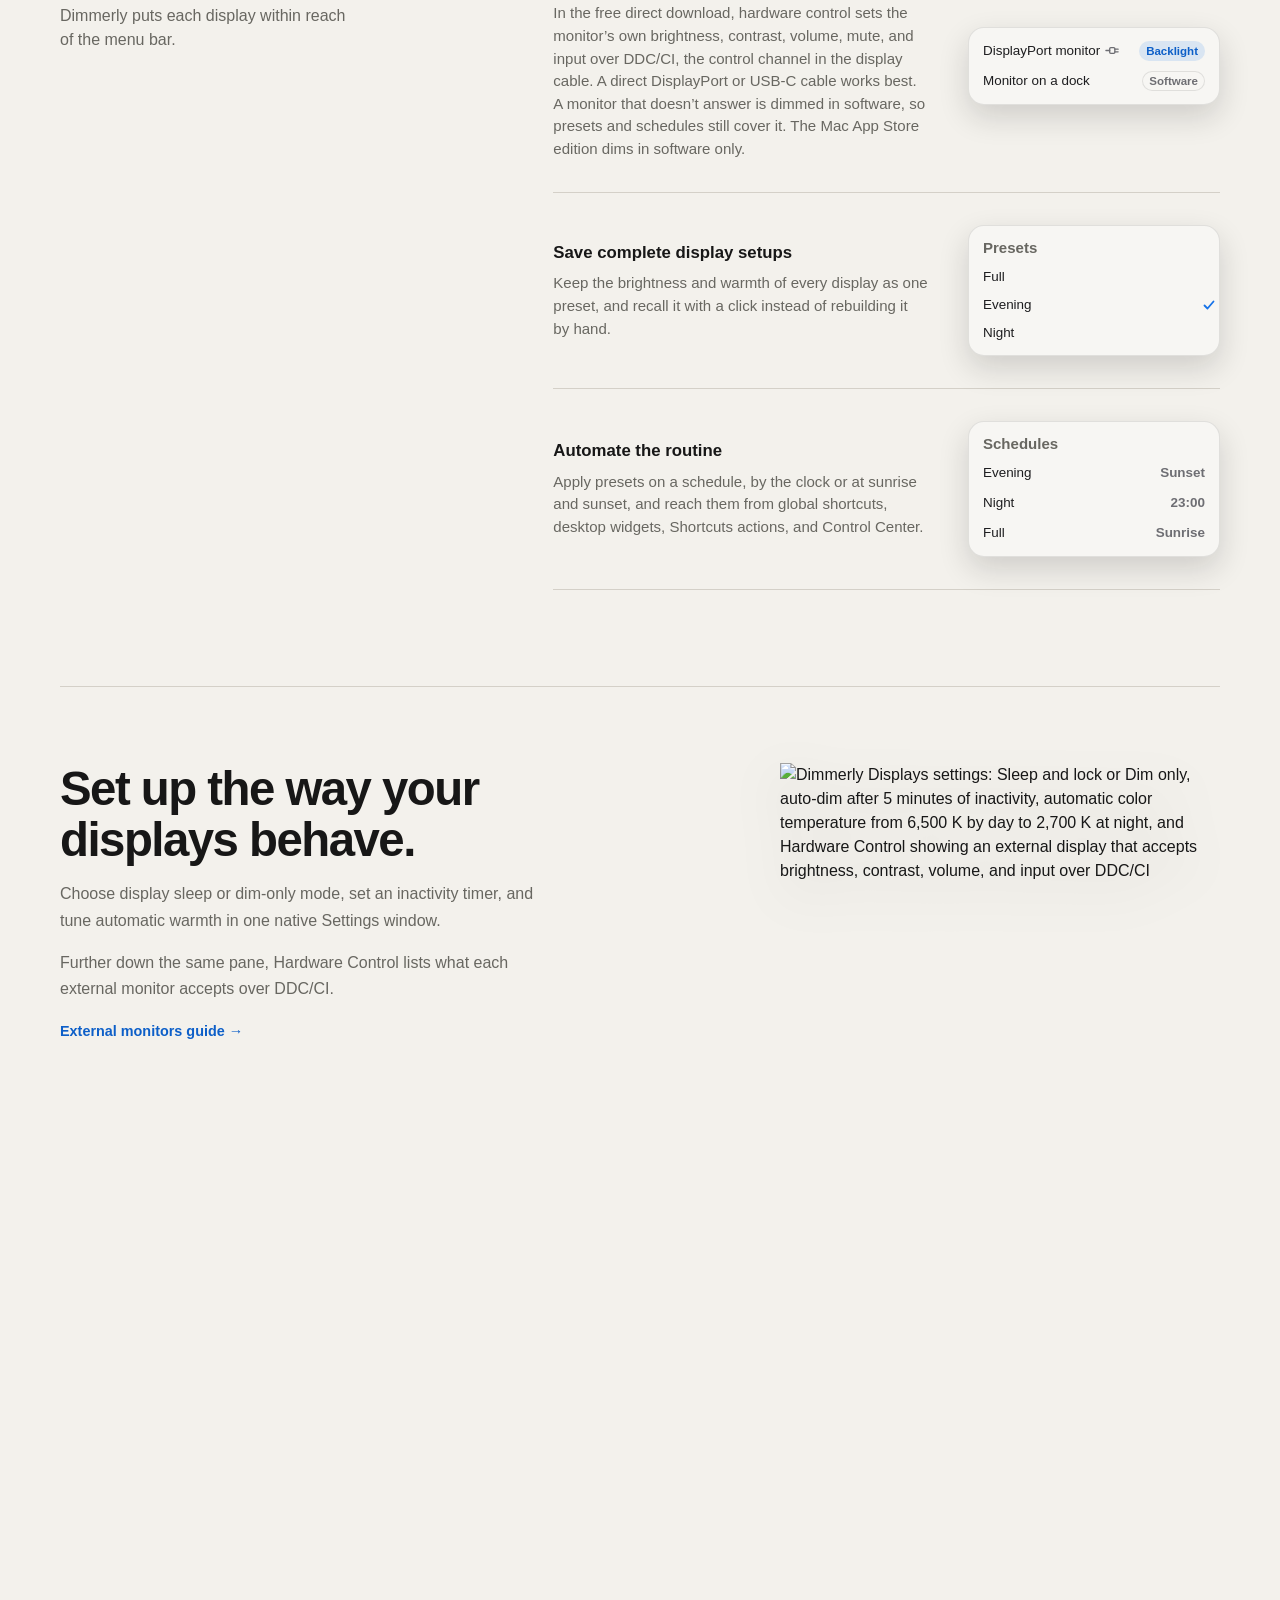
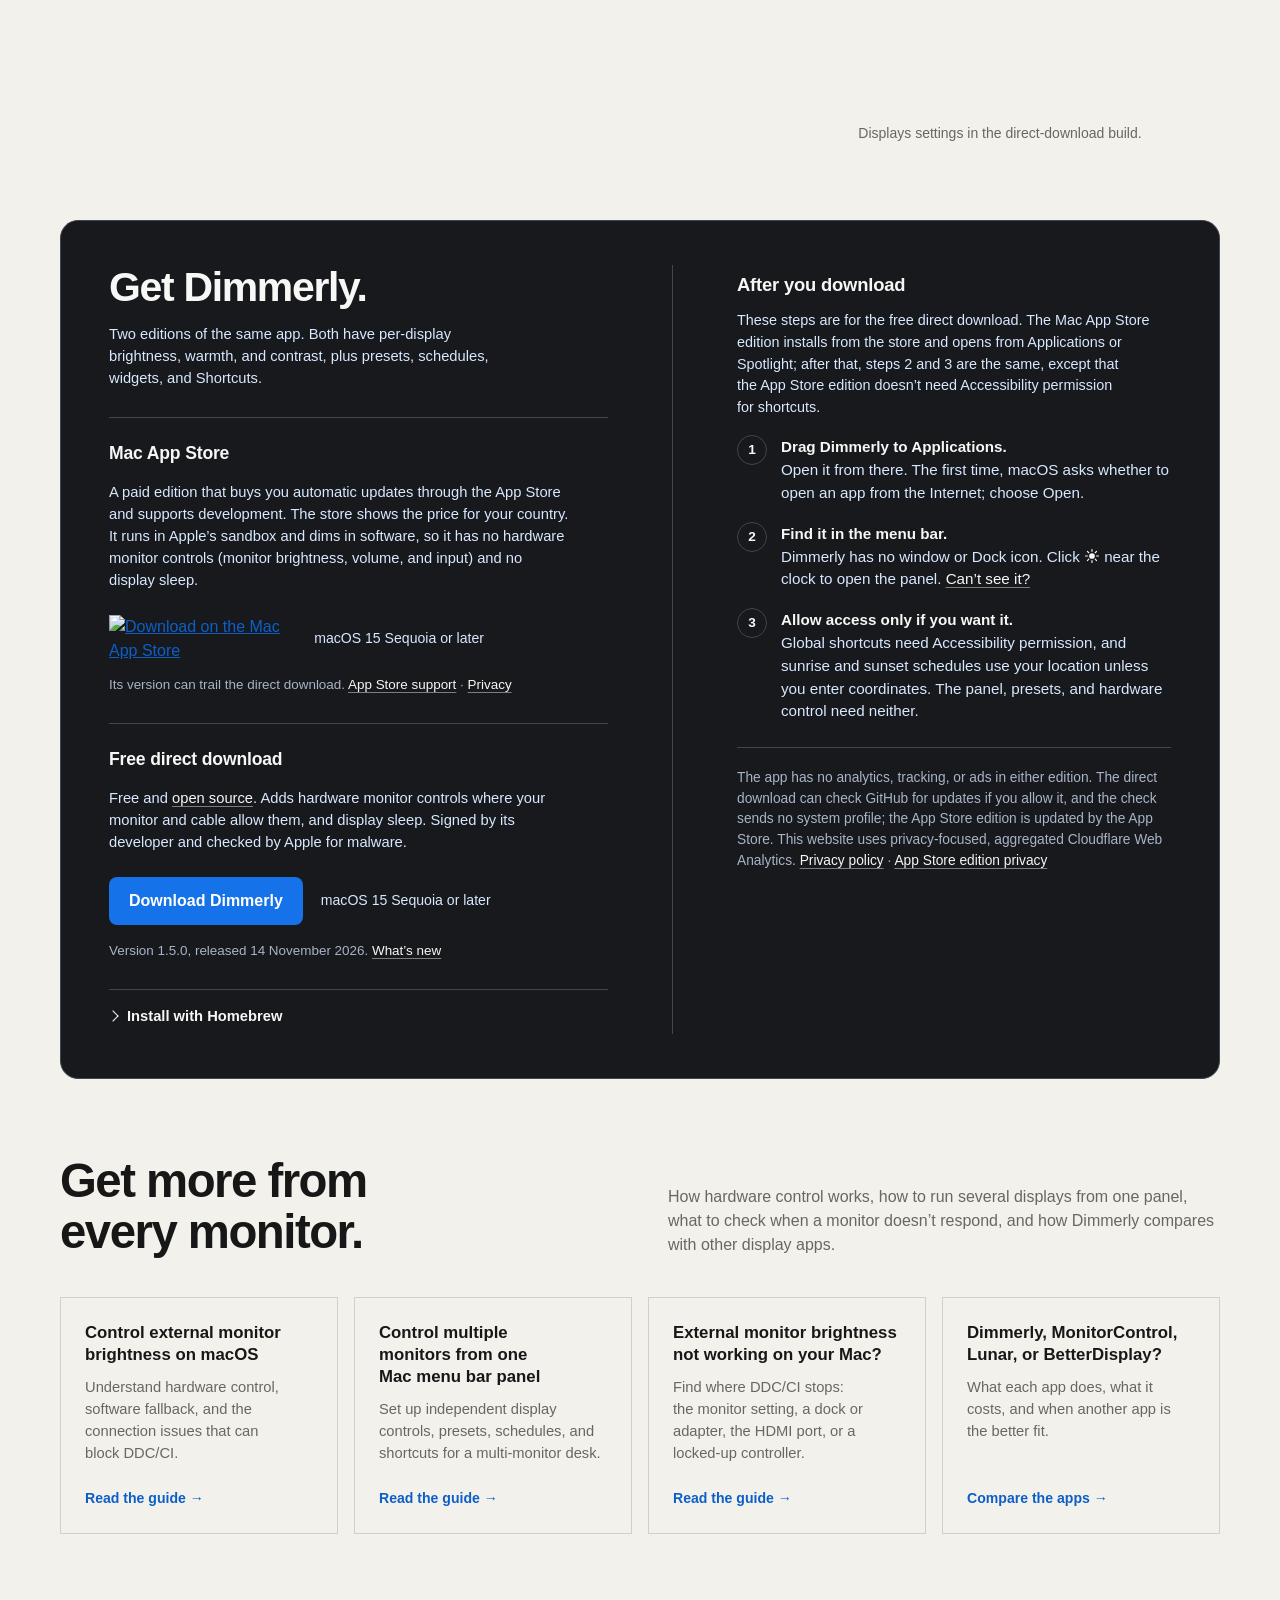
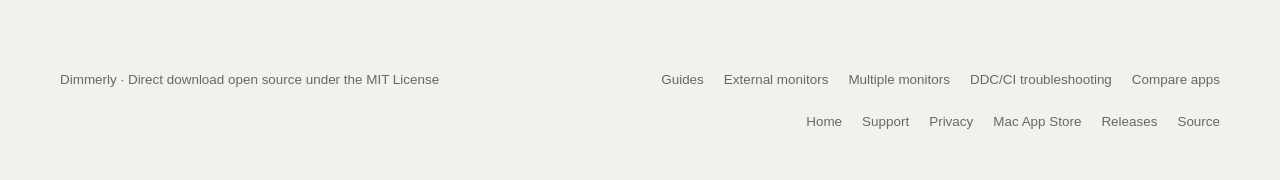
==== commit b06ecb88: "refresh website installation wording and sitemap dates" ====
--- a/documentation/index.html
+++ b/documentation/index.html
@@ -261,7 +261,7 @@
             </div>
             <div class="install-steps">
                 <h3 id="download-steps">After you download</h3>
-                <p class="install-scope">These steps are for the free direct download. The Mac App Store edition installs from the store and opens from Launchpad; after that, steps 2 and 3 are the same, except that the App Store edition doesn&rsquo;t need Accessibility permission for shortcuts.</p>
+                <p class="install-scope">These steps are for the free direct download. The Mac App Store edition installs from the store and opens from Applications or Spotlight; after that, steps 2 and 3 are the same, except that the App Store edition doesn&rsquo;t need Accessibility permission for shortcuts.</p>
                 <ol class="steps">
                     <li><strong>Drag Dimmerly to Applications.</strong> Open it from there. The first time, macOS asks whether to open an app from the Internet; choose Open.</li>
                     <li><strong>Find it in the menu bar.</strong> Dimmerly has no window or Dock icon. Click <svg class="menu-icon" viewBox="0 0 36 36" role="img" aria-label="the sun icon"><circle cx="18" cy="18" r="6.4" /><path d="M18 3.4v4.2M28.3 7.7l-3 3M32.6 18h-4.2M28.3 28.3l-3-3M18 32.6v-4.2M7.7 28.3l3-3M3.4 18h4.2M7.7 7.7l3 3" /></svg> near the clock to open the panel. <a href="support.html#menu-bar-icon">Can&rsquo;t see it?</a></li>
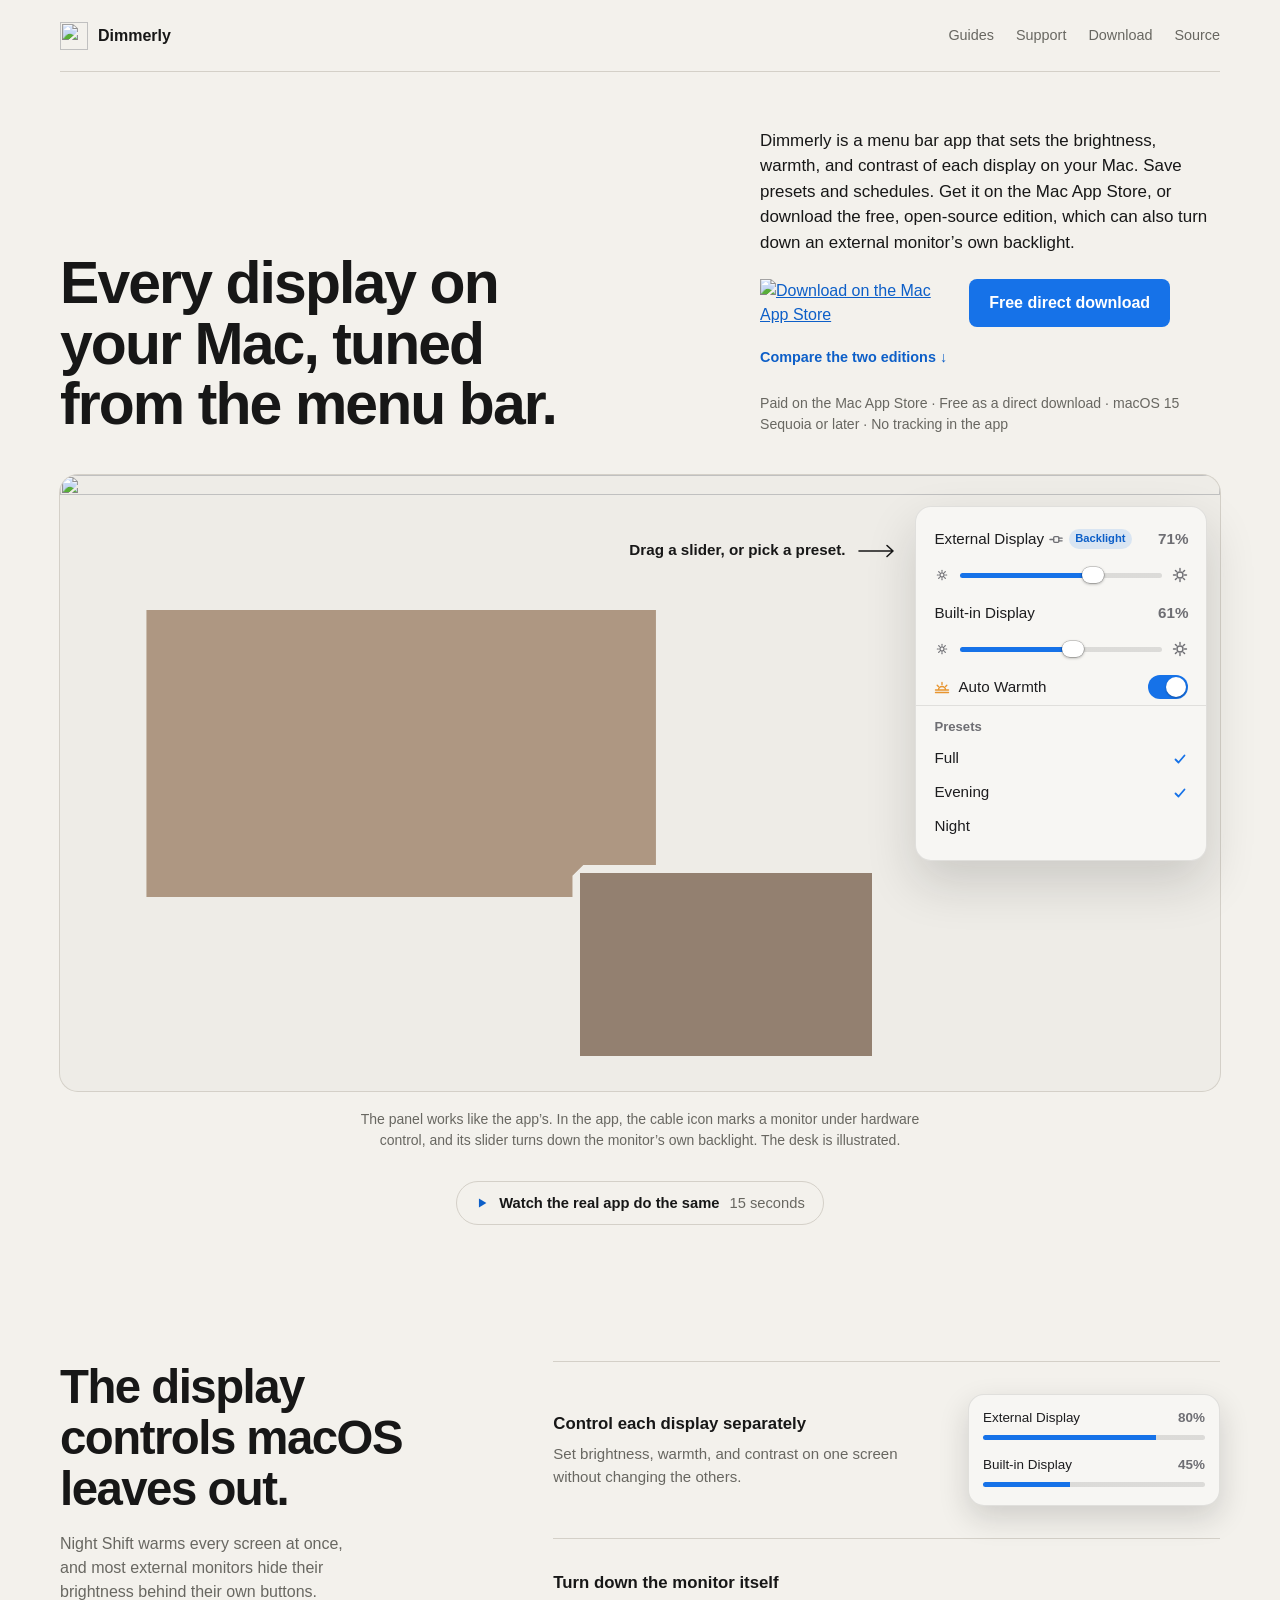
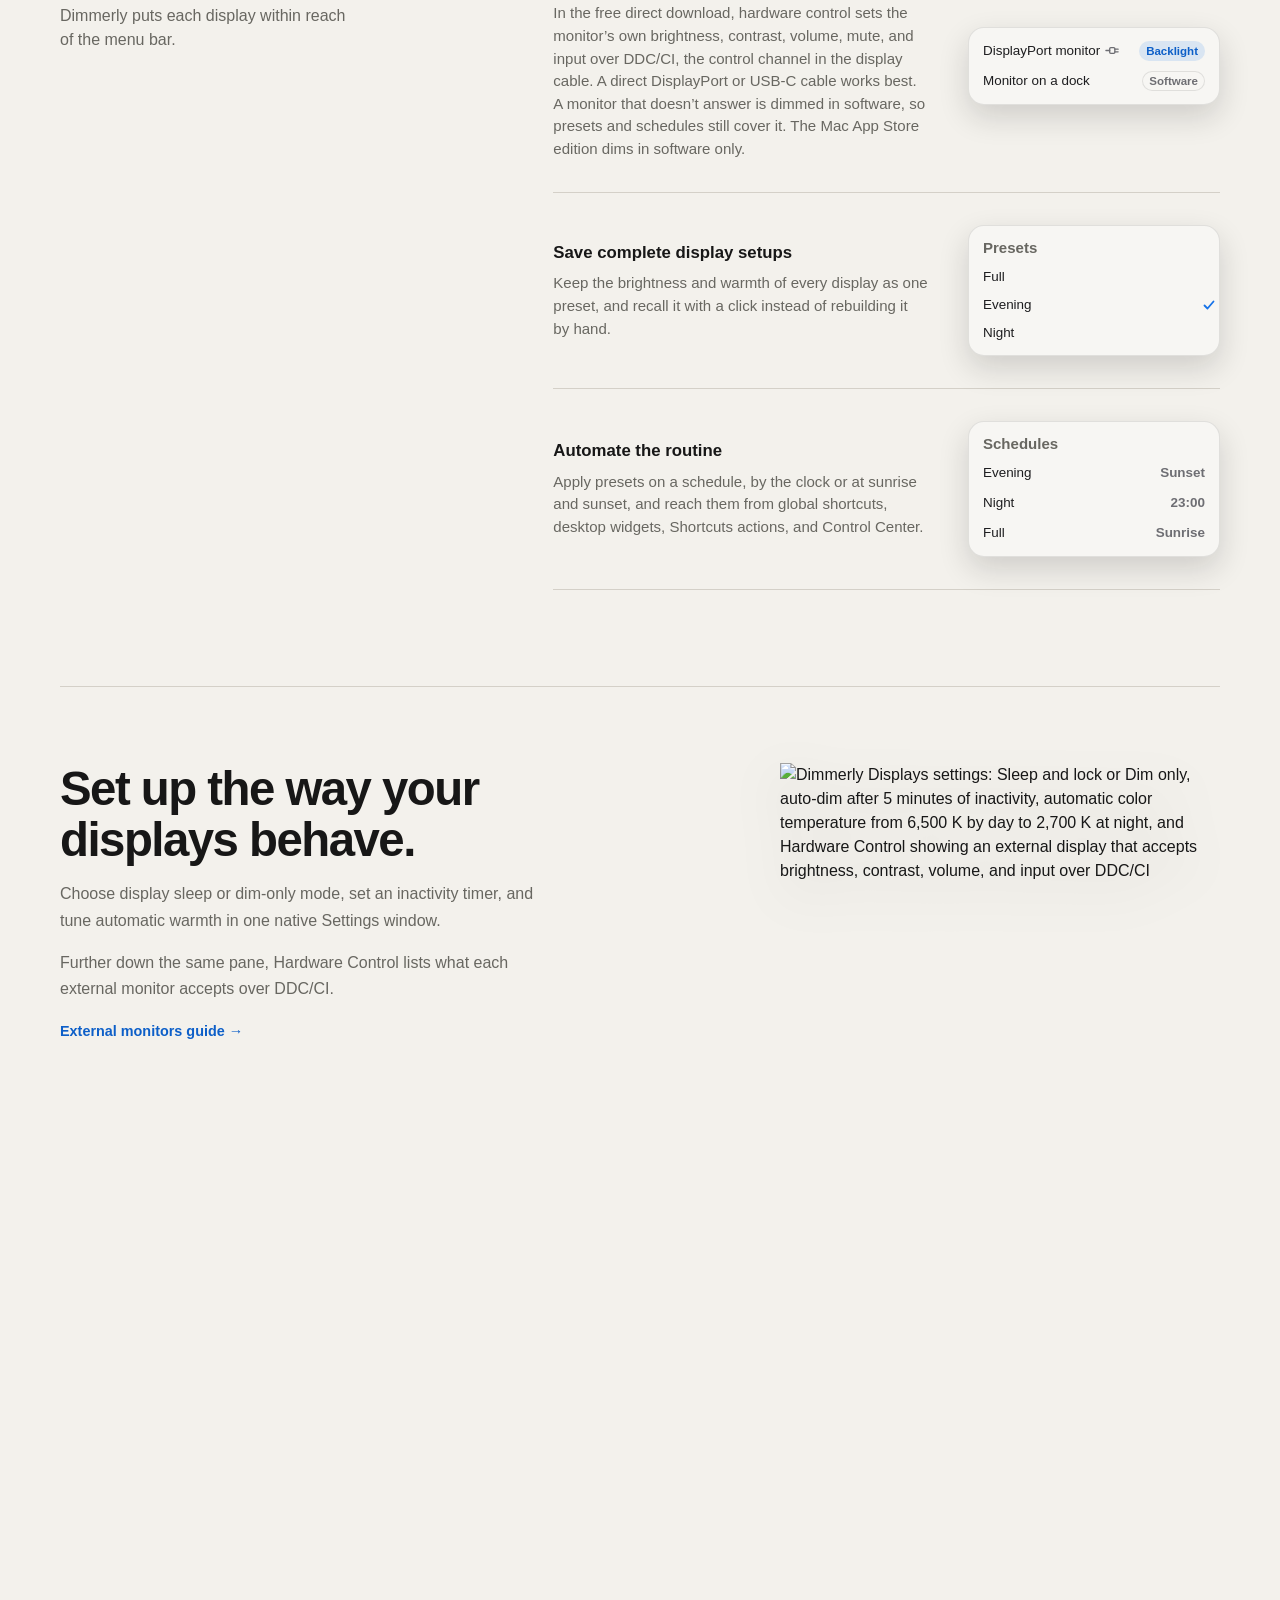
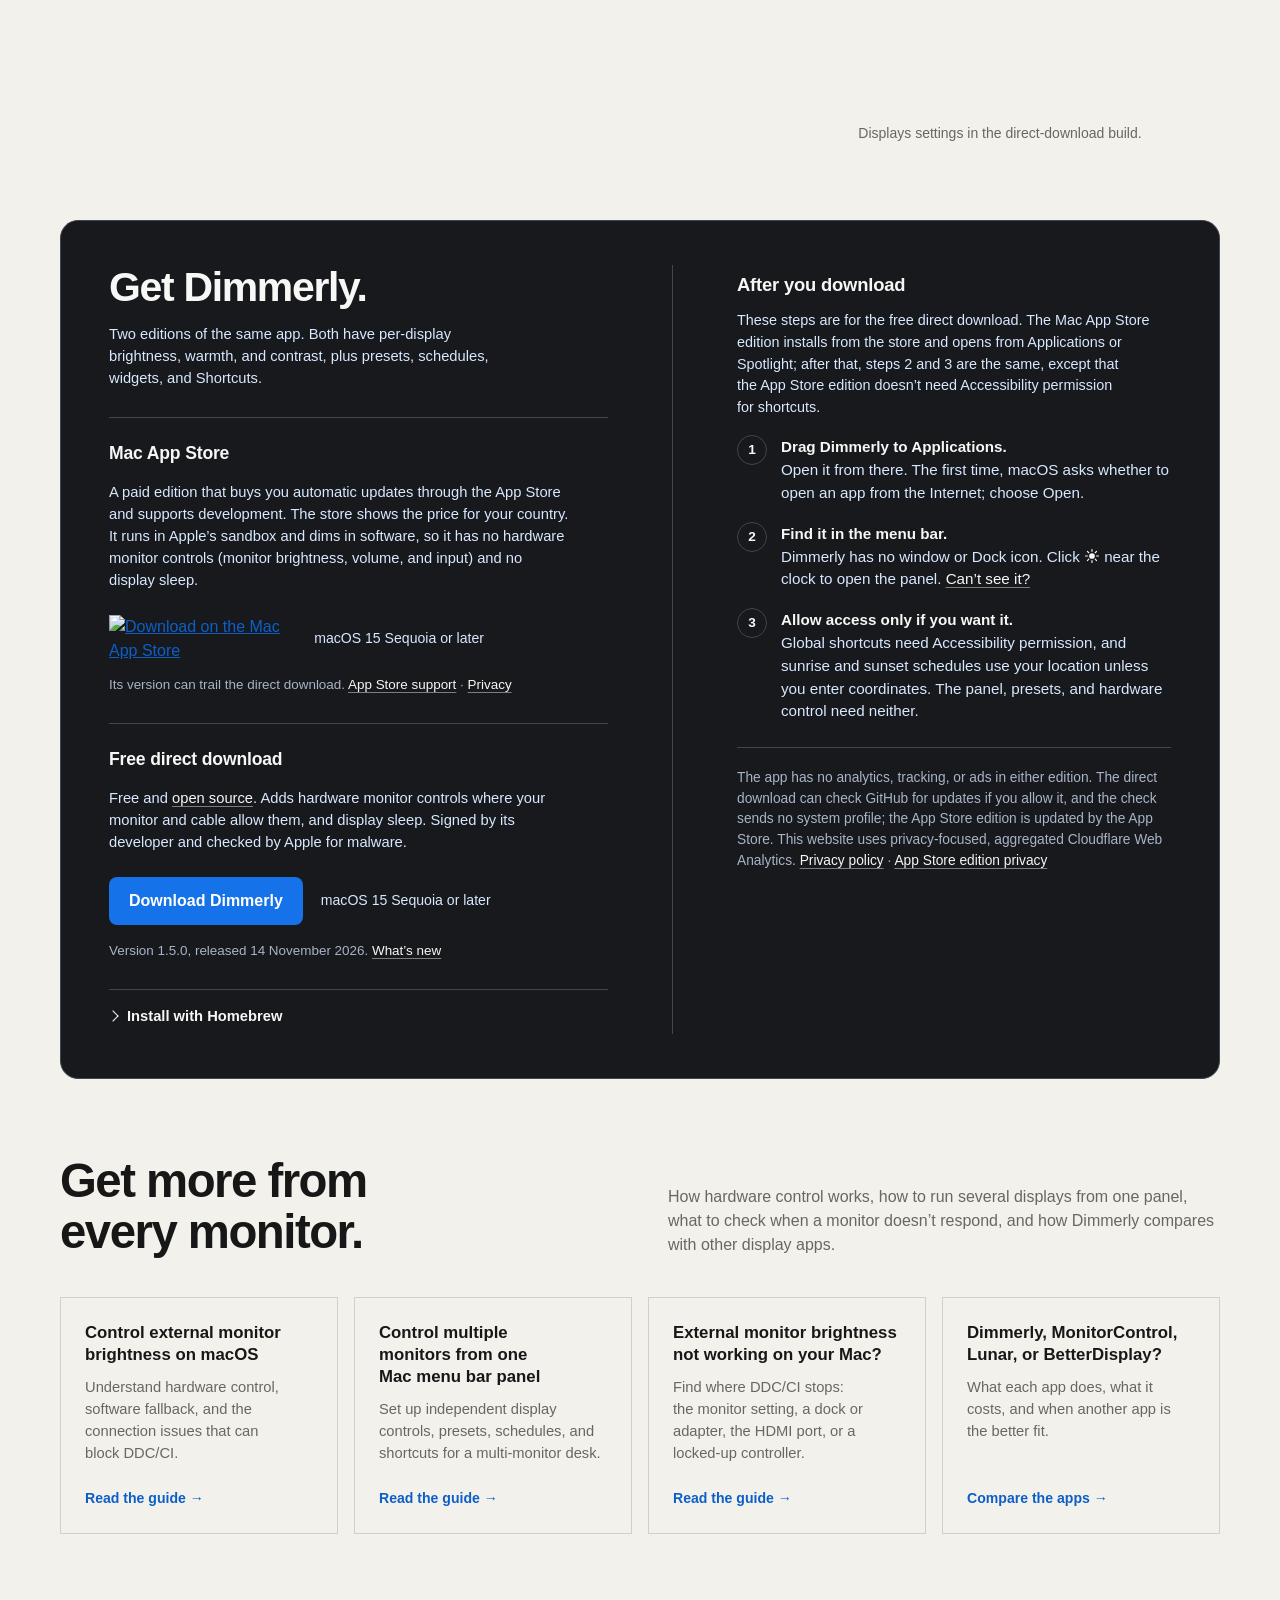
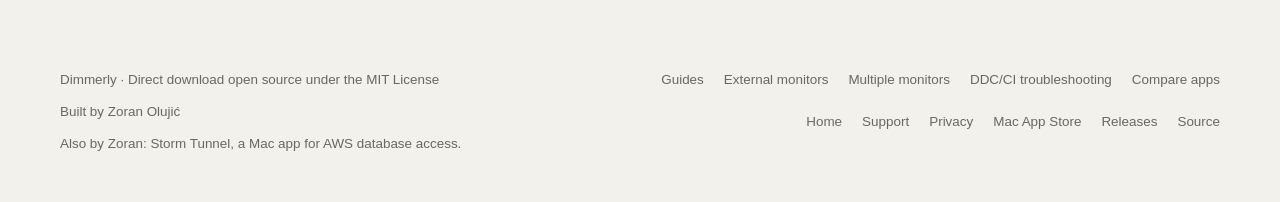
==== commit 6a9a410b: "add maker credit and related Mac app in website footer" ====
--- a/documentation/index.html
+++ b/documentation/index.html
@@ -302,7 +302,11 @@
     </main>
 
     <footer class="footer container">
-        <span>Dimmerly · Direct download open source under the MIT License</span>
+        <span>
+            Dimmerly · Direct download open source under the MIT License<br>
+            <a href="https://olujic.in.rs/" target="_blank" rel="noopener">Built by Zoran Olujić</a><br>
+            Also by Zoran: <a href="https://storm-tunnel.app/" target="_blank" rel="noopener">Storm Tunnel</a>, a Mac app for AWS database access.
+        </span>
         <div class="footer-links">
             <div class="footer-group">
                 <a href="guides.html">Guides</a>
